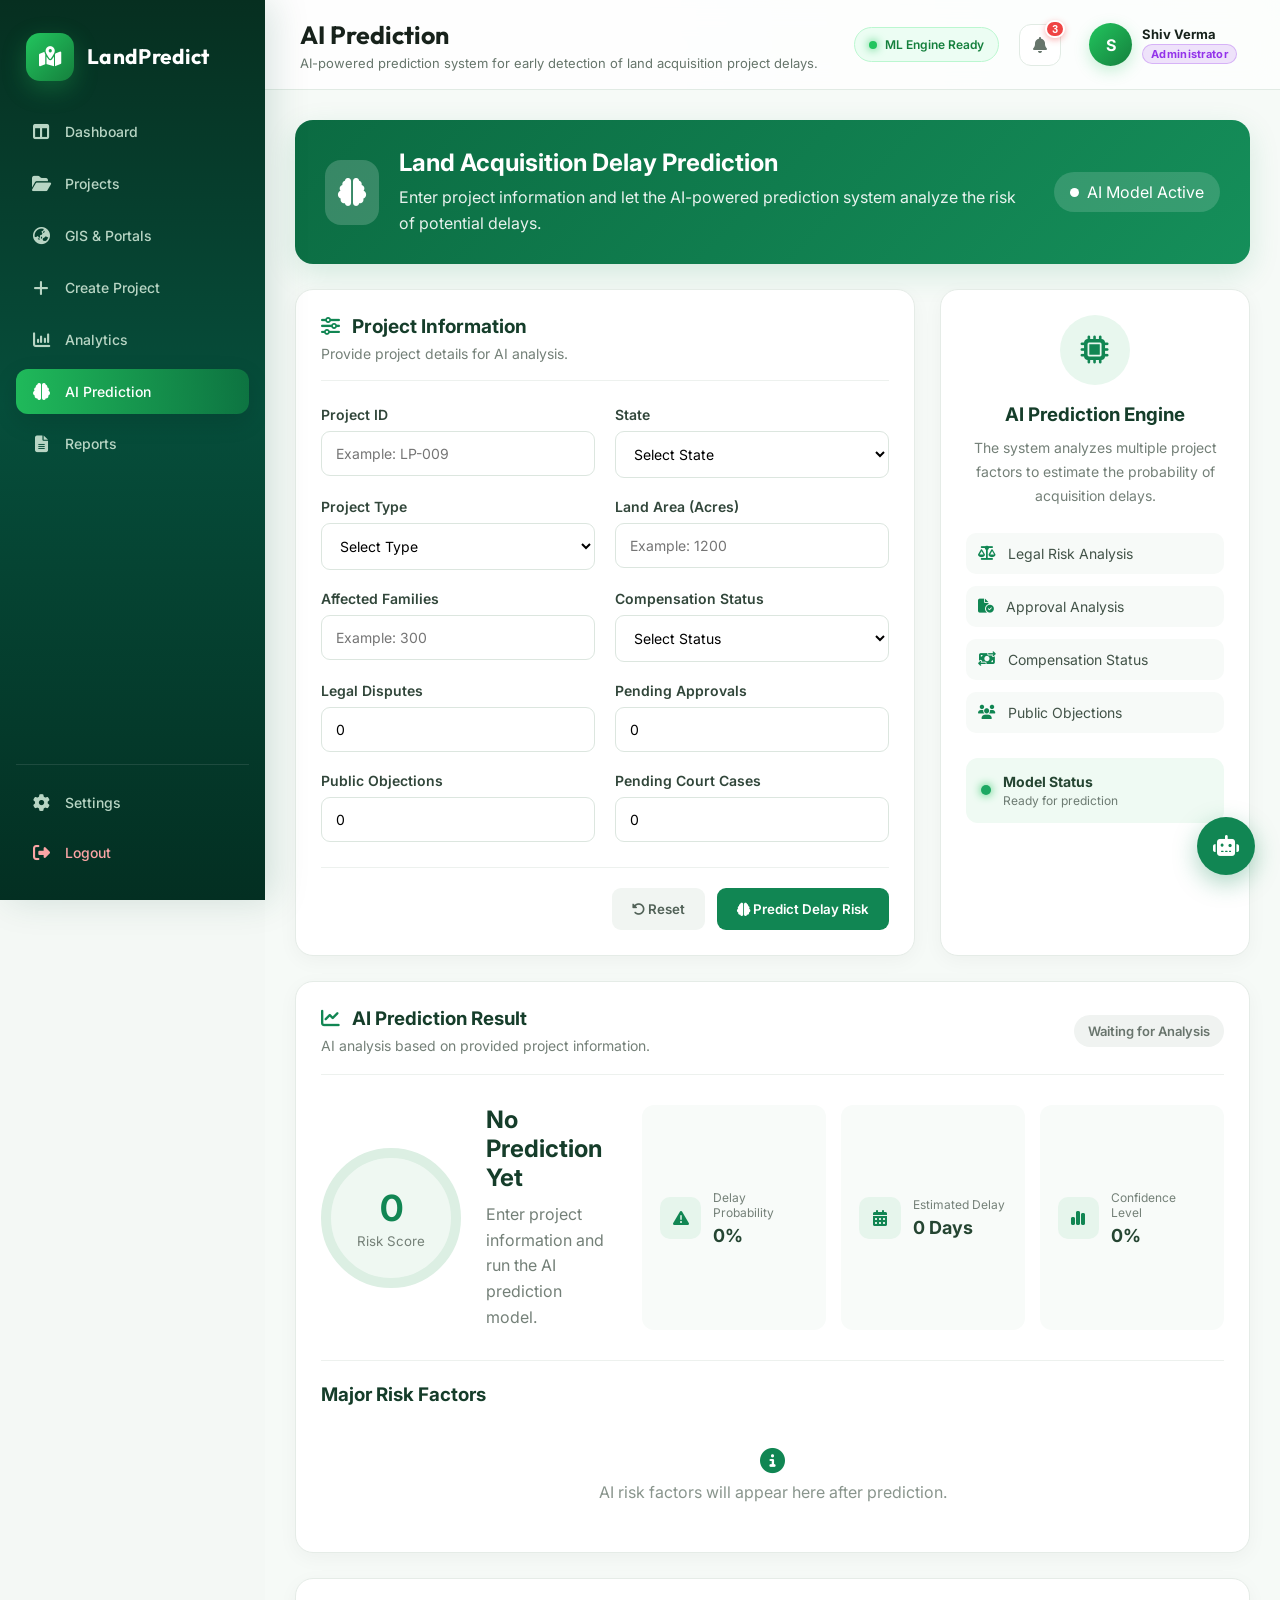
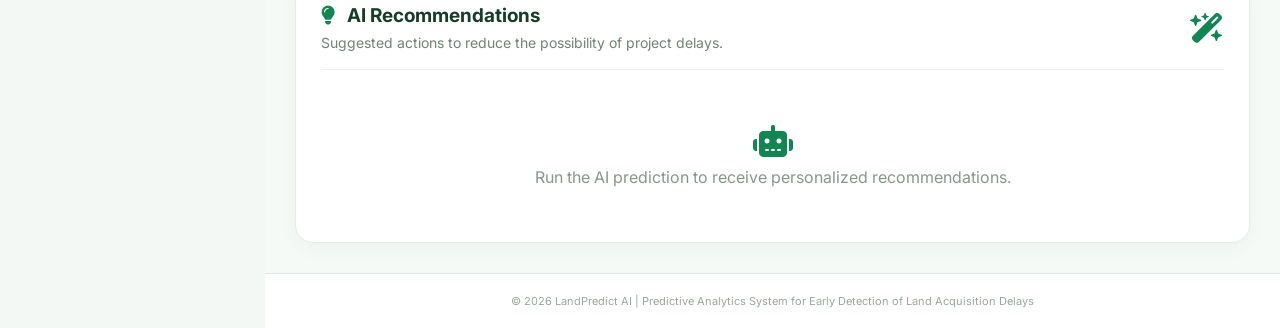
==== frontend/aiPrediction.html @ 723022bb "feat: Initial commit of LandPredict AI enterprise platform" ====
<!doctype html>
<html lang="en">
  <head>
    <meta charset="UTF-8" />

    <meta name="viewport" content="width=device-width, initial-scale=1.0" />

    <title>AI Prediction | LandPredict AI</title>

    <!-- Dashboard Base CSS -->
    <link rel="stylesheet" href="dashboard.css" />

    <!-- AI Prediction CSS -->
    <link rel="stylesheet" href="aiPrediction.css" />
    <link rel="stylesheet" href="sharedAuth.css" />
    <link rel="stylesheet" href="automationHub.css" />

    <!-- Font Awesome -->
    <link
      rel="stylesheet"
      href="https://cdnjs.cloudflare.com/ajax/libs/font-awesome/6.5.2/css/all.min.css"
    />
  </head>

  <body>
    <!-- =========================================
         SIDEBAR
    ========================================== -->

    <aside class="sidebar" id="sidebar">
      <!-- Logo -->

      <div class="logo">
        <div class="logo-icon">
          <i class="fa-solid fa-map-location-dot"></i>
        </div>

        <div class="logo-text">
          <h2>LandPredict</h2>
          <span></span>
        </div>
      </div>

      <!-- Navigation -->

      <nav class="sidebar-menu">
        <a href="dashboard.html" class="nav-link">
          <i class="fa-solid fa-table-columns"></i>
          <span>Dashboard</span>
        </a>

        <a href="projects.html" class="nav-link">
          <i class="fa-solid fa-folder-open"></i>
          <span>Projects</span>
        </a>

        <a href="gisMap.html" class="nav-link">
          <i class="fa-solid fa-earth-asia"></i>
          <span>GIS & Portals</span>
        </a>

        <a href="createProject.html" class="nav-link">
          <i class="fa-solid fa-plus"></i>
          <span>Create Project</span>
        </a>

        <a href="Analytics.html" class="nav-link">
          <i class="fa-solid fa-chart-column"></i>
          <span>Analytics</span>
        </a>

        <a href="aiPrediction.html" class="nav-link active">
          <i class="fa-solid fa-brain"></i>
          <span>AI Prediction</span>
        </a>

        <a href="reports.html" class="nav-link">
          <i class="fa-solid fa-file-lines"></i>
          <span>Reports</span>
        </a>
      </nav>

      <!-- Sidebar Bottom -->

      <div class="sidebar-bottom">
        <a href="settings.html" class="nav-link">
          <i class="fa-solid fa-gear"></i>
          <span>Settings</span>
        </a>

        <button id="logoutBtn" class="nav-link logout-button">
          <i class="fa-solid fa-right-from-bracket"></i>
          <span>Logout</span>
        </button>
      </div>
    </aside>

    <!-- =========================================
         MAIN CONTENT
    ========================================== -->

    <main class="main-content">
      <!-- =========================================
           HEADER
      ========================================== -->

      <header class="top-header">
        <div class="header-left">
          <button class="menu-btn" id="menuBtn">
            <i class="fa-solid fa-bars"></i>
          </button>

          <div>
            <h1>AI Prediction</h1>

            <p>
              AI-powered prediction system for early detection of land
              acquisition project delays.
            </p>
          </div>
        </div>

        <div class="header-right">
          <div class="dataset-status">
            <span class="status-dot"></span>
            <span>AI Model Ready</span>
          </div>

          <button class="notification-btn" id="notificationBtn">
            <i class="fa-solid fa-bell"></i>

            <span class="notification-badge" id="notificationCount"> 0 </span>
          </button>

          <div class="user-profile">
            <div class="user-avatar" id="userInitial">U</div>

            <div class="user-details">
              <h4 id="userName">User</h4>
              <span>Administrator</span>
            </div>
          </div>
        </div>
      </header>

      <!-- =========================================
           AI PREDICTION CONTENT
      ========================================== -->

      <section class="ai-prediction-page">
        <!-- HERO SECTION -->

        <div class="ai-welcome-card">
          <div class="ai-welcome-content">
            <div class="ai-icon-large">
              <i class="fa-solid fa-brain"></i>
            </div>

            <div>
              <h2>Land Acquisition Delay Prediction</h2>

              <p>
                Enter project information and let the AI-powered prediction
                system analyze the risk of potential delays.
              </p>
            </div>
          </div>

          <div class="ai-status">
            <span class="ai-pulse"></span>
            AI Model Active
          </div>
        </div>

        <!-- =====================================
             PREDICTION FORM
        ====================================== -->

        <div class="prediction-layout">
          <div class="prediction-card">
            <div class="section-heading">
              <div>
                <h3>
                  <i class="fa-solid fa-sliders"></i>
                  Project Information
                </h3>

                <p>Provide project details for AI analysis.</p>
              </div>
            </div>

            <form id="predictionForm">
              <div class="form-grid">
                <!-- Project ID -->

                <div class="form-group">
                  <label for="projectId"> Project ID </label>

                  <input
                    type="text"
                    id="projectId"
                    placeholder="Example: LP-009"
                    required
                  />
                </div>

                <!-- State -->

                <div class="form-group">
                  <label for="projectState"> State </label>

                  <select id="projectState" required>
                    <option value="">Select State</option>

                    <option value="Uttar Pradesh">Uttar Pradesh</option>

                    <option value="Maharashtra">Maharashtra</option>

                    <option value="Gujarat">Gujarat</option>

                    <option value="Rajasthan">Rajasthan</option>

                    <option value="Madhya Pradesh">Madhya Pradesh</option>

                    <option value="Bihar">Bihar</option>

                    <option value="Karnataka">Karnataka</option>
                  </select>
                </div>

                <!-- Project Type -->

                <div class="form-group">
                  <label for="projectType"> Project Type </label>

                  <select id="projectType" required>
                    <option value="">Select Type</option>

                    <option value="Highway">Highway</option>

                    <option value="Railway">Railway</option>

                    <option value="Industrial">Industrial</option>

                    <option value="Metro">Metro</option>

                    <option value="Solar Plant">Solar Plant</option>
                  </select>
                </div>

                <!-- Land Area -->

                <div class="form-group">
                  <label for="landArea"> Land Area (Acres) </label>

                  <input
                    type="number"
                    id="landArea"
                    placeholder="Example: 1200"
                    min="0"
                    required
                  />
                </div>

                <!-- Families -->

                <div class="form-group">
                  <label for="families"> Affected Families </label>

                  <input
                    type="number"
                    id="families"
                    placeholder="Example: 300"
                    min="0"
                    required
                  />
                </div>

                <!-- Compensation -->

                <div class="form-group">
                  <label for="compensation"> Compensation Status </label>

                  <select id="compensation" required>
                    <option value="">Select Status</option>

                    <option value="Completed">Completed</option>

                    <option value="In Progress">In Progress</option>

                    <option value="Pending">Pending</option>
                  </select>
                </div>

                <!-- Legal Disputes -->

                <div class="form-group">
                  <label for="legalDisputes"> Legal Disputes </label>

                  <input
                    type="number"
                    id="legalDisputes"
                    value="0"
                    min="0"
                    required
                  />
                </div>

                <!-- Pending Approvals -->

                <div class="form-group">
                  <label for="pendingApprovals"> Pending Approvals </label>

                  <input
                    type="number"
                    id="pendingApprovals"
                    value="0"
                    min="0"
                    required
                  />
                </div>

                <!-- Public Objections -->

                <div class="form-group">
                  <label for="publicObjections"> Public Objections </label>

                  <input
                    type="number"
                    id="publicObjections"
                    value="0"
                    min="0"
                    required
                  />
                </div>

                <!-- Court Cases -->

                <div class="form-group">
                  <label for="courtCases"> Pending Court Cases </label>

                  <input
                    type="number"
                    id="courtCases"
                    value="0"
                    min="0"
                    required
                  />
                </div>
              </div>

              <!-- BUTTONS -->

              <div class="prediction-actions">
                <button
                  type="reset"
                  class="reset-prediction-btn"
                  id="resetPredictionBtn"
                >
                  <i class="fa-solid fa-rotate-left"></i>
                  Reset
                </button>

                <button type="submit" class="predict-btn">
                  <i class="fa-solid fa-brain"></i>
                  Predict Delay Risk
                </button>
              </div>
            </form>
          </div>

          <!-- =====================================
               AI MODEL INFORMATION
          ====================================== -->

          <div class="model-info-card">
            <div class="model-icon">
              <i class="fa-solid fa-microchip"></i>
            </div>

            <h3>AI Prediction Engine</h3>

            <p>
              The system analyzes multiple project factors to estimate the
              probability of acquisition delays.
            </p>

            <div class="model-features">
              <div class="model-feature">
                <i class="fa-solid fa-scale-balanced"></i>

                <span> Legal Risk Analysis </span>
              </div>

              <div class="model-feature">
                <i class="fa-solid fa-file-circle-check"></i>

                <span> Approval Analysis </span>
              </div>

              <div class="model-feature">
                <i class="fa-solid fa-money-bill-transfer"></i>

                <span> Compensation Status </span>
              </div>

              <div class="model-feature">
                <i class="fa-solid fa-users"></i>

                <span> Public Objections </span>
              </div>
            </div>

            <div class="model-status-box">
              <span class="status-dot"></span>

              <div>
                <strong>Model Status</strong>

                <p>Ready for prediction</p>
              </div>
            </div>
          </div>
        </div>

        <!-- =====================================
             PREDICTION RESULT
        ====================================== -->

        <div class="prediction-result-card" id="predictionResult">
          <div class="result-header">
            <div>
              <h3>
                <i class="fa-solid fa-chart-line"></i>
                AI Prediction Result
              </h3>

              <p>AI analysis based on provided project information.</p>
            </div>

            <span id="predictionStatus" class="prediction-status">
              Waiting for Analysis
            </span>
          </div>

          <div class="result-content">
            <!-- Risk Score -->

            <div class="risk-score-container">
              <div class="risk-circle">
                <span id="riskScore"> 0 </span>

                <small>Risk Score</small>
              </div>

              <div class="risk-score-info">
                <h2 id="riskLevel">No Prediction Yet</h2>

                <p id="riskDescription">
                  Enter project information and run the AI prediction model.
                </p>
              </div>
            </div>

            <!-- Prediction Stats -->

            <div class="prediction-stats">
              <div class="prediction-stat">
                <i class="fa-solid fa-triangle-exclamation"></i>

                <div>
                  <span> Delay Probability </span>

                  <strong id="delayProbability"> 0% </strong>
                </div>
              </div>

              <div class="prediction-stat">
                <i class="fa-solid fa-calendar-days"></i>

                <div>
                  <span> Estimated Delay </span>

                  <strong id="estimatedDelay"> 0 Days </strong>
                </div>
              </div>

              <div class="prediction-stat">
                <i class="fa-solid fa-chart-simple"></i>

                <div>
                  <span> Confidence Level </span>

                  <strong id="confidenceLevel"> 0% </strong>
                </div>
              </div>
            </div>
          </div>

          <!-- Risk Factors -->

          <div class="result-factors">
            <h3>Major Risk Factors</h3>

            <div class="risk-factor-list" id="riskFactorList">
              <div class="empty-risk">
                <i class="fa-solid fa-circle-info"></i>

                <p>AI risk factors will appear here after prediction.</p>
              </div>
            </div>
          </div>
        </div>

        <!-- =====================================
             AI RECOMMENDATIONS
        ====================================== -->

        <div class="ai-recommendation-card">
          <div class="section-heading">
            <div>
              <h3>
                <i class="fa-solid fa-lightbulb"></i>
                AI Recommendations
              </h3>

              <p>
                Suggested actions to reduce the possibility of project delays.
              </p>
            </div>

            <i
              class="fa-solid fa-wand-magic-sparkles recommendation-main-icon"
            ></i>
          </div>

          <div class="ai-recommendations-list" id="aiRecommendations">
            <div class="recommendation-placeholder">
              <i class="fa-solid fa-robot"></i>

              <p>
                Run the AI prediction to receive personalized recommendations.
              </p>
            </div>
          </div>
        </div>
      </section>

      <!-- =========================================
           FOOTER
      ========================================== -->

      <footer class="footer">
        <p>
          © 2026 LandPredict AI | Predictive Analytics System for Early
          Detection of Land Acquisition Delays
        </p>
      </footer>
    </main>

    <!-- =========================================
         MINI AI CHATBOT
    ========================================== -->

    <div class="mini-chatbot">
      <!-- Chat Window -->

      <div class="chat-window" id="chatWindow">
        <div class="chat-header">
          <div class="chat-title">
            <div class="chat-ai-icon">
              <i class="fa-solid fa-robot"></i>
            </div>

            <div>
              <h3>LandPredict AI</h3>

              <span> AI Assistant </span>
            </div>
          </div>

          <button id="closeChatBtn">
            <i class="fa-solid fa-xmark"></i>
          </button>
        </div>

        <!-- Messages -->

        <div class="chat-messages" id="chatMessages">
          <div class="chat-message ai-message">
            Hello! 👋

            <br />

            I can help you understand project delay risks and AI predictions.
          </div>
        </div>

        <!-- Input -->

        <div class="chat-input-area">
          <input
            type="text"
            id="chatInput"
            placeholder="Ask about project risk..."
          />

          <button id="sendChatBtn">
            <i class="fa-solid fa-paper-plane"></i>
          </button>
        </div>
      </div>

      <!-- Chat Button -->

      <button class="chat-toggle-btn" id="chatToggleBtn">
        <i class="fa-solid fa-robot"></i>
      </button>
    </div>

    <!-- Automation Hub & Portals Sync -->
    <script src="automationHub.js"></script>

    <!-- AI Prediction JavaScript -->
    <script src="aiPrediction.js"></script>
    <script src="sharedAuth.js"></script>
  </body>
</html>
---- frontend/dashboard.css ----
/* =========================================
   GOOGLE FONT
========================================= */

@import url("https://fonts.googleapis.com/css2?family=Inter:wght@400;500;600;700;800&family=Outfit:wght@400;500;600;700;800&display=swap");

/* =========================================
   ROOT VARIABLES
========================================= */

:root {
  --primary: #16a34a;
  --primary-light: #22c55e;
  --primary-dark: #15803d;
  --primary-deep: #064e3b;

  --accent: #34d399;
  --accent-light: #6ee7b7;

  --background: #f4f8f5;
  --surface: #ffffff;
  --surface-light: #f8fcf9;

  --text-primary: #17221b;
  --text-secondary: #66756b;
  --text-light: #9aa89f;

  --border: #e1ebe4;

  --danger: #ef4444;
  --warning: #f59e0b;
  --info: #10b981;

  --sidebar-width: 265px;

  --shadow-sm: 0 4px 15px rgba(22, 101, 52, 0.06);
  --shadow-md: 0 10px 30px rgba(22, 101, 52, 0.1);
  --shadow-lg: 0 20px 50px rgba(22, 101, 52, 0.14);

  --radius-sm: 10px;
  --radius-md: 16px;
  --radius-lg: 22px;

  --transition: all 0.3s ease;
}

/* =========================================
   RESET
========================================= */

* {
  margin: 0;
  padding: 0;
  box-sizing: border-box;
}

html {
  scroll-behavior: smooth;
}

body {
  font-family: "Inter", sans-serif;
  background: var(--background);
  color: var(--text-primary);
  min-height: 100vh;
}

/* =========================================
   SIDEBAR
========================================= */

.sidebar {
  width: var(--sidebar-width);
  height: 100vh;

  position: fixed;
  top: 0;
  left: 0;

  background: linear-gradient(180deg, #062f20 0%, #064e3b 45%, #032f22 100%);

  padding: 25px 16px;

  display: flex;
  flex-direction: column;

  z-index: 1000;

  transition: var(--transition);

  box-shadow: 8px 0 35px rgba(6, 78, 59, 0.15);
}

/* =========================================
   LOGO
========================================= */

.logo {
  display: flex;
  align-items: center;
  gap: 13px;

  padding: 8px 10px 28px;
}

.logo-icon {
  width: 48px;
  height: 48px;

  border-radius: 14px;

  display: flex;
  align-items: center;
  justify-content: center;

  font-size: 20px;

  color: #ffffff;

  background: linear-gradient(135deg, #22c55e, #15803d);

  box-shadow: 0 8px 25px rgba(34, 197, 94, 0.3);
}

.logo-text h2 {
  font-family: "Outfit", sans-serif;

  font-size: 21px;
  font-weight: 700;

  color: #ffffff;

  letter-spacing: 0.3px;
}

.logo-text span {
  display: block;

  margin-top: 3px;

  color: #86efac;

  font-size: 11px;

  letter-spacing: 1.5px;

  text-transform: uppercase;
}

/* =========================================
   SIDEBAR MENU
========================================= */

.sidebar-menu {
  display: flex;
  flex-direction: column;

  gap: 7px;

  flex: 1;
}

.nav-link {
  width: 100%;

  display: flex;
  align-items: center;

  gap: 14px;

  padding: 14px 15px;

  border-radius: 12px;

  text-decoration: none;

  color: #b8d5c4;

  font-size: 14px;
  font-weight: 500;

  background: transparent;

  border: none;

  cursor: pointer;

  transition: var(--transition);
}

.nav-link i {
  width: 20px;

  text-align: center;

  font-size: 17px;
}

.nav-link:hover {
  background: rgba(255, 255, 255, 0.09);

  color: #ffffff;

  transform: translateX(4px);
}

.nav-link.active {
  color: #ffffff;

  background: linear-gradient(
    90deg,
    rgba(34, 197, 94, 0.9),
    rgba(22, 163, 74, 0.45)
  );

  box-shadow: 0 8px 25px rgba(0, 0, 0, 0.12);
}

.sidebar-bottom {
  padding-top: 15px;

  border-top: 1px solid rgba(255, 255, 255, 0.1);

  display: flex;
  flex-direction: column;

  gap: 5px;
}

.logout-button {
  font-family: inherit;

  color: #fca5a5;
}

.logout-button:hover {
  color: #ffffff;

  background: rgba(239, 68, 68, 0.2);
}

/* =========================================
   MAIN CONTENT
========================================= */

.main-content {
  margin-left: var(--sidebar-width);

  min-height: 100vh;

  background:
    radial-gradient(
      circle at top right,
      rgba(34, 197, 94, 0.07),
      transparent 30%
    ),
    var(--background);
}

/* =========================================
   TOP HEADER
========================================= */

.top-header {
  min-height: 90px;

  padding: 18px 35px;

  display: flex;
  align-items: center;
  justify-content: space-between;

  background: rgba(255, 255, 255, 0.85);

  backdrop-filter: blur(15px);

  border-bottom: 1px solid var(--border);

  position: sticky;
  top: 0;

  z-index: 100;
}

.header-left {
  display: flex;
  align-items: center;

  gap: 18px;
}

.header-left h1 {
  font-family: "Outfit", sans-serif;

  font-size: 25px;
  font-weight: 700;
}

.header-left p {
  margin-top: 4px;

  font-size: 13px;

  color: var(--text-secondary);
}

.menu-btn {
  width: 42px;
  height: 42px;

  display: none;

  border: 1px solid var(--border);

  border-radius: 10px;

  background: #ffffff;

  color: var(--primary);

  cursor: pointer;

  font-size: 18px;
}

.header-right {
  display: flex;
  align-items: center;

  gap: 20px;
}

/* =========================================
   DATASET STATUS
========================================= */

.dataset-status {
  display: flex;
  align-items: center;

  gap: 8px;

  padding: 9px 14px;

  border-radius: 30px;

  background: #ecfdf3;

  color: #15803d;

  font-size: 12px;
  font-weight: 600;

  border: 1px solid #bbf7d0;
}

.status-dot {
  width: 8px;
  height: 8px;

  border-radius: 50%;

  background: #22c55e;

  box-shadow: 0 0 10px #22c55e;

  animation: pulse 2s infinite;
}

@keyframes pulse {
  0% {
    transform: scale(0.9);
    opacity: 1;
  }

  50% {
    transform: scale(1.2);
    opacity: 0.7;
  }

  100% {
    transform: scale(0.9);
    opacity: 1;
  }
}

/* =========================================
   NOTIFICATION
========================================= */

.notification-btn {
  width: 43px;
  height: 43px;

  border-radius: 12px;

  border: 1px solid var(--border);

  background: #ffffff;

  color: var(--text-secondary);

  position: relative;

  cursor: pointer;

  font-size: 17px;

  transition: var(--transition);
}

.notification-btn:hover {
  color: var(--primary);

  transform: translateY(-2px);

  box-shadow: var(--shadow-sm);
}

.notification-badge {
  position: absolute;

  top: -6px;
  right: -6px;

  min-width: 19px;
  height: 19px;

  padding: 0 5px;

  display: flex;
  align-items: center;
  justify-content: center;

  border-radius: 50%;

  background: var(--danger);

  color: #ffffff;

  font-size: 10px;
  font-weight: 700;
}

/* =========================================
   USER PROFILE
========================================= */

.user-profile {
  display: flex;
  align-items: center;

  gap: 10px;
}

.user-avatar {
  width: 43px;
  height: 43px;

  border-radius: 50%;

  display: flex;
  align-items: center;
  justify-content: center;

  background: linear-gradient(135deg, #22c55e, #15803d);

  color: #ffffff;

  font-weight: 700;

  box-shadow: 0 5px 15px rgba(34, 197, 94, 0.25);
}

.user-details h4 {
  font-size: 13px;
  font-weight: 700;
}

.user-details span {
  font-size: 11px;

  color: var(--text-secondary);
}

/* =========================================
   DASHBOARD
========================================= */

.dashboard {
  padding: 30px 35px 45px;
}

/* =========================================
   WELCOME SECTION
========================================= */

.welcome-section {
  display: flex;
  align-items: center;
  justify-content: space-between;

  gap: 25px;

  margin-bottom: 28px;
}

.welcome-section h2 {
  font-family: "Outfit", sans-serif;

  font-size: 26px;
  font-weight: 700;
}

.welcome-section p {
  max-width: 650px;

  margin-top: 7px;

  font-size: 14px;

  line-height: 1.6;

  color: var(--text-secondary);
}

.welcome-actions {
  display: flex;
  align-items: center;

  gap: 12px;

  flex-shrink: 0;
}

.refresh-btn,
.create-project-btn {
  height: 44px;

  padding: 0 17px;

  display: flex;
  align-items: center;
  justify-content: center;

  gap: 9px;

  border-radius: 10px;

  font-family: inherit;

  font-size: 13px;
  font-weight: 600;

  cursor: pointer;

  text-decoration: none;

  transition: var(--transition);
}

.refresh-btn {
  border: 1px solid var(--border);

  background: #ffffff;

  color: var(--text-primary);
}

.refresh-btn:hover {
  color: var(--primary);

  border-color: var(--primary);

  box-shadow: var(--shadow-sm);
}

.create-project-btn {
  border: none;

  color: #ffffff;

  background: linear-gradient(135deg, #22c55e, #15803d);

  box-shadow: 0 8px 20px rgba(34, 197, 94, 0.2);
}

.create-project-btn:hover {
  transform: translateY(-2px);

  box-shadow: 0 12px 25px rgba(34, 197, 94, 0.3);
}

/* =========================================
   FILTER CARD
========================================= */

.filter-card,
.dashboard-card {
  background: var(--surface);

  border: 1px solid var(--border);

  border-radius: var(--radius-md);

  box-shadow: var(--shadow-sm);
}

.filter-card {
  margin-bottom: 25px;

  padding: 22px;
}

.filter-header {
  margin-bottom: 20px;
}

.filter-header h3 {
  font-family: "Outfit", sans-serif;

  display: flex;
  align-items: center;

  gap: 10px;

  font-size: 17px;
}

.filter-header i {
  color: var(--primary);
}

.filters {
  display: grid;

  grid-template-columns: repeat(4, 1fr);

  gap: 18px;
}

.filter-group {
  display: flex;
  flex-direction: column;

  gap: 8px;
}

.filter-group label {
  font-size: 12px;
  font-weight: 600;

  color: var(--text-secondary);
}

.filter-group select {
  width: 100%;

  height: 43px;

  padding: 0 13px;

  border: 1px solid var(--border);

  border-radius: 9px;

  background: var(--surface-light);

  color: var(--text-primary);

  font-family: inherit;

  outline: none;

  cursor: pointer;

  transition: var(--transition);
}

.filter-group select:focus {
  border-color: var(--primary);

  box-shadow: 0 0 0 3px rgba(34, 197, 94, 0.12);
}

/* =========================================
   STATISTICS
========================================= */

.stats-grid {
  display: grid;

  grid-template-columns: repeat(4, 1fr);

  gap: 18px;

  margin-bottom: 20px;
}

.stat-card {
  min-height: 145px;

  padding: 22px;

  display: flex;
  align-items: center;

  gap: 17px;

  background: var(--surface);

  border: 1px solid var(--border);

  border-radius: var(--radius-md);

  box-shadow: var(--shadow-sm);

  transition: var(--transition);
}

.stat-card:hover {
  transform: translateY(-5px);

  box-shadow: var(--shadow-md);
}

.stat-icon {
  width: 55px;
  height: 55px;

  display: flex;
  align-items: center;
  justify-content: center;

  border-radius: 15px;

  font-size: 21px;

  flex-shrink: 0;
}

.stat-icon.projects {
  color: #15803d;

  background: #dcfce7;
}

.stat-icon.delayed {
  color: #dc2626;

  background: #fee2e2;
}

.stat-icon.average-delay {
  color: #d97706;

  background: #fef3c7;
}

.stat-icon.legal {
  color: #7c3aed;

  background: #ede9fe;
}

.stat-content p {
  font-size: 12px;

  color: var(--text-secondary);
}

.stat-content h2 {
  font-family: "Outfit", sans-serif;

  margin: 5px 0;

  font-size: 25px;
}

.stat-content span {
  font-size: 11px;

  color: var(--text-light);
}

/* =========================================
   SECONDARY STATS
========================================= */

.secondary-stats {
  margin-bottom: 25px;
}

.mini-stat-card {
  padding: 18px;

  display: flex;
  align-items: center;

  gap: 13px;

  background: var(--surface);

  border: 1px solid var(--border);

  border-radius: 14px;

  box-shadow: var(--shadow-sm);
}

.mini-stat-card > i {
  width: 42px;
  height: 42px;

  display: flex;
  align-items: center;
  justify-content: center;

  border-radius: 12px;

  background: #dcfce7;

  color: var(--primary);

  font-size: 17px;
}

.mini-stat-card p {
  font-size: 11px;

  color: var(--text-secondary);
}

.mini-stat-card h3 {
  margin-top: 4px;

  font-family: "Outfit", sans-serif;

  font-size: 18px;
}

/* =========================================
   CHART GRID
========================================= */

.charts-grid {
  display: grid;

  grid-template-columns: repeat(2, 1fr);

  gap: 22px;

  margin-bottom: 22px;
}

.dashboard-card {
  padding: 23px;
}

.card-header {
  display: flex;
  align-items: flex-start;
  justify-content: space-between;

  gap: 15px;

  margin-bottom: 22px;
}

.card-header h3 {
  font-family: "Outfit", sans-serif;

  font-size: 18px;
}

.card-header p {
  margin-top: 5px;

  font-size: 12px;

  color: var(--text-secondary);
}

.chart-container {
  position: relative;

  height: 300px;
}

/* =========================================
   RISK ANALYSIS
========================================= */

.ai-brain {
  font-size: 26px;

  color: var(--primary);
}

.risk-factors {
  display: flex;
  flex-direction: column;

  gap: 20px;

  margin-bottom: 25px;
}

.risk-factor-top {
  display: flex;
  justify-content: space-between;
  align-items: center;

  margin-bottom: 8px;

  font-size: 13px;
}

.risk-factor-top span {
  display: flex;
  align-items: center;

  gap: 8px;

  color: var(--text-secondary);
}

.risk-factor-top span i {
  color: var(--primary);
}

.risk-factor-top strong {
  color: var(--primary-dark);

  font-size: 13px;
}

.progress-bar {
  height: 9px;

  border-radius: 20px;

  background: #e7f2ea;

  overflow: hidden;
}

.progress-fill {
  width: 0%;
  height: 100%;

  border-radius: inherit;

  background: linear-gradient(90deg, #22c55e, #15803d);

  transition: width 0.8s ease;
}

.full-analysis-btn {
  width: 100%;
  height: 46px;

  border: none;

  border-radius: 10px;

  display: flex;
  align-items: center;
  justify-content: center;

  gap: 10px;

  background: linear-gradient(135deg, #22c55e, #15803d);

  color: #ffffff;

  font-family: inherit;

  font-size: 13px;
  font-weight: 600;

  cursor: pointer;

  transition: var(--transition);
}

.full-analysis-btn:hover {
  transform: translateY(-2px);

  box-shadow: 0 10px 25px rgba(34, 197, 94, 0.25);
}

/* =========================================
   PROJECT TABLE
========================================= */

.projects-table-card {
  margin-bottom: 22px;
}

.table-actions {
  display: flex;
  align-items: center;

  gap: 10px;
}

.table-actions input {
  height: 39px;

  padding: 0 13px;

  border: 1px solid var(--border);

  border-radius: 8px;

  outline: none;

  font-family: inherit;

  font-size: 12px;
}

.table-actions input:focus {
  border-color: var(--primary);
}

.table-actions button {
  height: 39px;

  padding: 0 15px;

  border: none;

  border-radius: 8px;

  background: var(--primary);

  color: #ffffff;

  font-family: inherit;

  font-size: 12px;
  font-weight: 600;

  cursor: pointer;
}

.table-wrapper {
  width: 100%;

  overflow-x: auto;

  border: 1px solid var(--border);

  border-radius: 10px;
}

table {
  width: 100%;

  min-width: 950px;

  border-collapse: collapse;
}

thead {
  background: #f0fdf4;
}

th {
  padding: 14px;

  text-align: left;

  font-size: 11px;
  font-weight: 700;

  color: var(--primary-dark);

  white-space: nowrap;
}

td {
  padding: 15px 14px;

  border-top: 1px solid var(--border);

  font-size: 12px;

  color: var(--text-secondary);

  white-space: nowrap;
}

tbody tr {
  transition: var(--transition);
}

tbody tr:hover {
  background: #f6fdf8;
}

/* Table Badges */

.status-badge {
  padding: 6px 10px;

  border-radius: 20px;

  font-size: 10px;
  font-weight: 600;
}

.status-delayed {
  color: #dc2626;

  background: #fee2e2;
}

.status-normal {
  color: #15803d;

  background: #dcfce7;
}

.view-details-btn {
  padding: 7px 12px;

  border: none;

  border-radius: 7px;

  background: #dcfce7;

  color: var(--primary-dark);

  font-family: inherit;

  font-size: 11px;
  font-weight: 600;

  cursor: pointer;

  transition: var(--transition);
}

.view-details-btn:hover {
  background: var(--primary);

  color: #ffffff;
}

/* =========================================
   PAGINATION
========================================= */

.pagination-container {
  padding-top: 18px;

  display: flex;
  align-items: center;
  justify-content: space-between;
}

.pagination-container p {
  font-size: 12px;

  color: var(--text-secondary);
}

.pagination-buttons {
  display: flex;
  align-items: center;

  gap: 10px;
}

.pagination-buttons button {
  width: 35px;
  height: 35px;

  border: 1px solid var(--border);

  border-radius: 8px;

  background: #ffffff;

  color: var(--primary);

  cursor: pointer;

  transition: var(--transition);
}

.pagination-buttons button:hover {
  background: var(--primary);

  color: #ffffff;
}

#currentPage {
  width: 35px;
  height: 35px;

  display: flex;
  align-items: center;
  justify-content: center;

  border-radius: 8px;

  background: #dcfce7;

  color: var(--primary-dark);

  font-size: 12px;
  font-weight: 700;
}

/* =========================================
   BOTTOM GRID
========================================= */

.bottom-grid {
  display: grid;

  grid-template-columns: repeat(2, 1fr);

  gap: 22px;

  margin-bottom: 20px;
}

/* =========================================
   HIGH RISK PROJECTS
========================================= */

.warning-icon {
  font-size: 24px;

  color: var(--warning);
}

.high-risk-project {
  padding: 15px;

  margin-bottom: 10px;

  display: flex;
  align-items: center;
  justify-content: space-between;

  background: #fffbeb;

  border: 1px solid #fde68a;

  border-radius: 10px;
}

.high-risk-project:last-child {
  margin-bottom: 0;
}

.risk-project-info h4 {
  font-size: 13px;
}

.risk-project-info p {
  margin-top: 4px;

  font-size: 11px;

  color: var(--text-secondary);
}

.risk-score {
  padding: 7px 10px;

  border-radius: 20px;

  background: #fef3c7;

  color: #b45309;

  font-size: 11px;
  font-weight: 700;
}

/* =========================================
   AI RECOMMENDATIONS
========================================= */

.recommendation-icon {
  font-size: 24px;

  color: var(--warning);
}

.recommendations {
  display: flex;
  flex-direction: column;

  gap: 17px;
}

.recommendation-item {
  display: flex;

  gap: 13px;
}

.recommendation-number {
  width: 30px;
  height: 30px;

  min-width: 30px;

  display: flex;
  align-items: center;
  justify-content: center;

  border-radius: 50%;

  background: #dcfce7;

  color: var(--primary-dark);

  font-size: 12px;
  font-weight: 700;
}

.recommendation-item h4 {
  font-size: 13px;
}

.recommendation-item p {
  margin-top: 5px;

  font-size: 11px;

  line-height: 1.5;

  color: var(--text-secondary);
}

/* =========================================
   FOOTER
========================================= */

.footer {
  padding: 20px 35px;

  text-align: center;

  border-top: 1px solid var(--border);

  background: #ffffff;
}

.footer p {
  font-size: 11px;

  color: var(--text-light);
}

/* =========================================
   MODAL
========================================= */

.modal {
  width: 100%;
  height: 100%;

  position: fixed;

  top: 0;
  left: 0;

  display: none;
  align-items: center;
  justify-content: center;

  padding: 20px;

  background: rgba(4, 25, 15, 0.6);

  backdrop-filter: blur(6px);

  z-index: 2000;
}

.modal.active {
  display: flex;
}

.modal-content {
  width: 100%;
  max-width: 800px;

  max-height: 90vh;

  overflow-y: auto;

  background: #ffffff;

  border-radius: var(--radius-lg);

  box-shadow: var(--shadow-lg);

  animation: modalAnimation 0.3s ease;
}

@keyframes modalAnimation {
  from {
    opacity: 0;
    transform: translateY(25px) scale(0.98);
  }

  to {
    opacity: 1;
    transform: translateY(0) scale(1);
  }
}

.modal-header {
  padding: 23px;

  display: flex;
  align-items: flex-start;
  justify-content: space-between;

  border-bottom: 1px solid var(--border);
}

.modal-header h2 {
  font-family: "Outfit", sans-serif;

  font-size: 21px;
}

.modal-header p {
  margin-top: 5px;

  font-size: 12px;

  color: var(--text-secondary);
}

#closeModalBtn {
  width: 38px;
  height: 38px;

  border: none;

  border-radius: 9px;

  background: #f0fdf4;

  color: var(--primary);

  cursor: pointer;

  font-size: 17px;
}

#closeModalBtn:hover {
  background: #dcfce7;
}

.modal-body {
  padding: 23px;

  display: grid;

  grid-template-columns: repeat(2, 1fr);

  gap: 15px;
}

.detail-item {
  padding: 15px;

  background: #f8fcf9;

  border: 1px solid var(--border);

  border-radius: 10px;
}

.detail-item h4 {
  font-size: 11px;

  color: var(--text-secondary);

  margin-bottom: 7px;
}

.detail-item p {
  font-size: 13px;

  font-weight: 600;
}

/* =========================================
   SCROLLBAR
========================================= */

::-webkit-scrollbar {
  width: 8px;
  height: 8px;
}

::-webkit-scrollbar-track {
  background: #f1f5f2;
}

::-webkit-scrollbar-thumb {
  background: #86efac;

  border-radius: 20px;
}

::-webkit-scrollbar-thumb:hover {
  background: var(--primary);
}

/* =========================================
   TABLET RESPONSIVE
========================================= */

@media (max-width: 1200px) {
  .stats-grid {
    grid-template-columns: repeat(2, 1fr);
  }

  .filters {
    grid-template-columns: repeat(2, 1fr);
  }
}

@media (max-width: 1000px) {
  .sidebar {
    transform: translateX(-100%);
  }

  .sidebar.active {
    transform: translateX(0);
  }

  .main-content {
    margin-left: 0;
  }

  .menu-btn {
    display: flex;
    align-items: center;
    justify-content: center;
  }

  .charts-grid,
  .bottom-grid {
    grid-template-columns: 1fr;
  }
}

/* =========================================
   MOBILE RESPONSIVE
========================================= */

@media (max-width: 700px) {
  .top-header {
    padding: 15px 20px;
  }

  .header-left h1 {
    font-size: 20px;
  }

  .header-left p {
    display: none;
  }

  .dataset-status {
    display: none;
  }

  .user-details {
    display: none;
  }

  .dashboard {
    padding: 22px 18px 35px;
  }

  .welcome-section {
    flex-direction: column;
    align-items: flex-start;
  }

  .welcome-section h2 {
    font-size: 22px;
  }

  .welcome-actions {
    width: 100%;
  }

  .refresh-btn,
  .create-project-btn {
    flex: 1;
  }

  .filters {
    grid-template-columns: 1fr;
  }

  .stats-grid {
    grid-template-columns: 1fr;
  }

  .stat-card {
    min-height: 115px;
  }

  .card-header {
    flex-direction: column;
  }

  .table-actions {
    width: 100%;
  }

  .table-actions input {
    flex: 1;
  }

  .pagination-container {
    flex-direction: column;

    gap: 15px;
  }

  .modal-body {
    grid-template-columns: 1fr;
  }

  .footer {
    padding: 20px;
  }
}

@media (max-width: 400px) {
  .welcome-actions {
    flex-direction: column;
  }

  .refresh-btn,
  .create-project-btn {
    width: 100%;
  }

  .header-right {
    gap: 12px;
  }
}
---- frontend/aiPrediction.css ----
/* =========================================
   AI PREDICTION PAGE
========================================= */

.ai-prediction-page {
  padding: 30px;
  min-height: calc(100vh - 100px);
  background: #f6faf7;
}

/* =========================================
   WELCOME CARD
========================================= */

.ai-welcome-card {
  background: linear-gradient(135deg, #0b6b42, #158f5a);

  border-radius: 18px;

  padding: 28px 30px;

  color: white;

  display: flex;

  align-items: center;

  justify-content: space-between;

  gap: 20px;

  margin-bottom: 25px;

  box-shadow: 0 10px 30px rgba(21, 143, 90, 0.15);
}

.ai-welcome-content {
  display: flex;

  align-items: center;

  gap: 20px;
}

.ai-icon-large {
  width: 65px;

  height: 65px;

  display: flex;

  align-items: center;

  justify-content: center;

  border-radius: 16px;

  background: rgba(255, 255, 255, 0.18);

  font-size: 28px;
}

.ai-welcome-card h2 {
  margin: 0 0 8px;

  font-size: 24px;
}

.ai-welcome-card p {
  margin: 0;

  opacity: 0.9;

  line-height: 1.6;
}

.ai-status {
  background: rgba(255, 255, 255, 0.15);

  padding: 10px 16px;

  border-radius: 30px;

  display: flex;

  align-items: center;

  gap: 8px;

  white-space: nowrap;
}

.ai-pulse {
  width: 9px;

  height: 9px;

  border-radius: 50%;

  background: #ffffff;

  animation: pulse 1.5s infinite;
}

@keyframes pulse {
  0% {
    box-shadow: 0 0 0 0 rgba(255, 255, 255, 0.7);
  }

  70% {
    box-shadow: 0 0 0 10px rgba(255, 255, 255, 0);
  }

  100% {
    box-shadow: 0 0 0 0 rgba(255, 255, 255, 0);
  }
}

/* =========================================
   PREDICTION LAYOUT
========================================= */

.prediction-layout {
  display: grid;

  grid-template-columns: 2fr 1fr;

  gap: 25px;

  margin-bottom: 25px;
}

.prediction-card,
.model-info-card,
.prediction-result-card,
.ai-recommendation-card {
  background: #ffffff;

  border: 1px solid #e5ece7;

  border-radius: 18px;

  padding: 25px;

  box-shadow: 0 5px 20px rgba(0, 0, 0, 0.04);
}

/* =========================================
   SECTION HEADING
========================================= */

.section-heading {
  display: flex;

  justify-content: space-between;

  align-items: center;

  margin-bottom: 25px;

  padding-bottom: 18px;

  border-bottom: 1px solid #edf1ee;
}

.section-heading h3 {
  margin: 0 0 7px;

  color: #153d2a;

  font-size: 19px;
}

.section-heading h3 i {
  color: #118653;

  margin-right: 8px;
}

.section-heading p {
  margin: 0;

  color: #748078;

  font-size: 14px;
}

/* =========================================
   FORM
========================================= */

.form-grid {
  display: grid;

  grid-template-columns: repeat(2, minmax(0, 1fr));

  gap: 20px;
}

.form-group {
  display: flex;

  flex-direction: column;

  gap: 8px;
}

.form-group label {
  font-size: 14px;

  font-weight: 600;

  color: #31463a;
}

.form-group input,
.form-group select {
  width: 100%;

  padding: 13px 14px;

  border-radius: 9px;

  border: 1px solid #dce6df;

  outline: none;

  font-family: inherit;

  font-size: 14px;

  background: #ffffff;

  transition: 0.3s;
}

.form-group input:focus,
.form-group select:focus {
  border-color: #158f5a;

  box-shadow: 0 0 0 3px rgba(21, 143, 90, 0.1);
}

/* =========================================
   BUTTONS
========================================= */

.prediction-actions {
  display: flex;

  justify-content: flex-end;

  gap: 12px;

  margin-top: 25px;

  padding-top: 20px;

  border-top: 1px solid #edf1ee;
}

.reset-prediction-btn,
.predict-btn {
  border: none;

  border-radius: 9px;

  padding: 13px 20px;

  font-family: inherit;

  font-weight: 600;

  cursor: pointer;

  transition: 0.3s;
}

.reset-prediction-btn {
  background: #f1f5f2;

  color: #526258;
}

.reset-prediction-btn:hover {
  background: #e5ece7;
}

.predict-btn {
  background: #118653;

  color: white;
}

.predict-btn:hover {
  background: #0c6e43;

  transform: translateY(-2px);
}

/* =========================================
   MODEL INFO
========================================= */

.model-info-card {
  text-align: center;
}

.model-icon {
  width: 70px;

  height: 70px;

  margin: 0 auto 18px;

  display: flex;

  align-items: center;

  justify-content: center;

  border-radius: 50%;

  background: #e8f7ee;

  color: #118653;

  font-size: 28px;
}

.model-info-card h3 {
  margin: 0 0 10px;

  color: #153d2a;
}

.model-info-card > p {
  color: #748078;

  font-size: 14px;

  line-height: 1.7;

  margin-bottom: 25px;
}

.model-features {
  display: flex;

  flex-direction: column;

  gap: 12px;

  text-align: left;
}

.model-feature {
  display: flex;

  align-items: center;

  gap: 12px;

  padding: 12px;

  border-radius: 10px;

  background: #f7faf8;

  color: #425348;

  font-size: 14px;
}

.model-feature i {
  color: #118653;
}

.model-status-box {
  display: flex;

  align-items: center;

  gap: 12px;

  text-align: left;

  margin-top: 25px;

  padding: 15px;

  background: #effaf3;

  border-radius: 12px;
}

.model-status-box .status-dot {
  width: 10px;

  height: 10px;

  background: #1da863;

  border-radius: 50%;
}

.model-status-box strong {
  color: #254532;

  display: block;

  font-size: 14px;
}

.model-status-box p {
  margin: 3px 0 0;

  font-size: 12px;

  color: #6d7b72;
}

/* =========================================
   PREDICTION RESULT
========================================= */

.prediction-result-card {
  margin-bottom: 25px;
}

.result-header {
  display: flex;

  justify-content: space-between;

  align-items: center;

  padding-bottom: 20px;

  border-bottom: 1px solid #edf1ee;
}

.result-header h3 {
  margin: 0 0 7px;

  color: #153d2a;
}

.result-header h3 i {
  color: #118653;

  margin-right: 8px;
}

.result-header p {
  margin: 0;

  color: #748078;

  font-size: 14px;
}

.prediction-status {
  padding: 8px 14px;

  border-radius: 20px;

  background: #f0f3f1;

  color: #69756d;

  font-size: 13px;

  font-weight: 600;
}

/* =========================================
   RESULT CONTENT
========================================= */

.result-content {
  display: grid;

  grid-template-columns: 1fr 2fr;

  gap: 30px;

  padding: 30px 0;
}

.risk-score-container {
  display: flex;

  align-items: center;

  gap: 25px;
}

.risk-circle {
  width: 140px;

  height: 140px;

  min-width: 140px;

  border-radius: 50%;

  background: #eff8f2;

  border: 10px solid #dcefe3;

  display: flex;

  flex-direction: column;

  align-items: center;

  justify-content: center;
}

.risk-circle span {
  font-size: 36px;

  font-weight: 700;

  color: #118653;
}

.risk-circle small {
  color: #758178;

  margin-top: 3px;
}

.risk-score-info h2 {
  margin: 0 0 10px;

  color: #153d2a;
}

.risk-score-info p {
  margin: 0;

  color: #748078;

  line-height: 1.6;
}

/* =========================================
   PREDICTION STATS
========================================= */

.prediction-stats {
  display: grid;

  grid-template-columns: repeat(3, 1fr);

  gap: 15px;
}

.prediction-stat {
  display: flex;

  align-items: center;

  gap: 12px;

  padding: 18px;

  background: #f8fbf9;

  border-radius: 12px;
}

.prediction-stat i {
  width: 42px;

  height: 42px;

  display: flex;

  align-items: center;

  justify-content: center;

  border-radius: 10px;

  background: #e6f5ec;

  color: #118653;
}

.prediction-stat span {
  display: block;

  font-size: 12px;

  color: #748078;

  margin-bottom: 5px;
}

.prediction-stat strong {
  font-size: 18px;

  color: #254532;
}

/* =========================================
   RISK FACTORS
========================================= */

.result-factors {
  border-top: 1px solid #edf1ee;

  padding-top: 22px;
}

.result-factors h3 {
  margin: 0 0 18px;

  color: #153d2a;
}

.risk-factor-list {
  display: grid;

  grid-template-columns: repeat(3, 1fr);

  gap: 15px;
}

.risk-factor-item {
  padding: 17px;

  border-radius: 12px;

  background: #f8fbf9;

  border-left: 4px solid #118653;
}

.risk-factor-item h4 {
  margin: 0 0 7px;

  color: #294735;

  font-size: 14px;
}

.risk-factor-item p {
  margin: 0;

  color: #758178;

  font-size: 13px;

  line-height: 1.5;
}

.empty-risk {
  grid-column: 1 / -1;

  text-align: center;

  padding: 25px;

  color: #89958d;
}

.empty-risk i {
  font-size: 25px;

  color: #118653;

  margin-bottom: 8px;
}

/* =========================================
   RECOMMENDATIONS
========================================= */

.recommendation-main-icon {
  font-size: 30px;

  color: #118653;
}

.ai-recommendations-list {
  display: grid;

  grid-template-columns: repeat(2, 1fr);

  gap: 15px;
}

.ai-recommendation-item {
  display: flex;

  gap: 15px;

  padding: 18px;

  border-radius: 12px;

  background: #f8fbf9;
}

.recommendation-number {
  min-width: 35px;

  height: 35px;

  border-radius: 50%;

  display: flex;

  align-items: center;

  justify-content: center;

  background: #118653;

  color: white;

  font-weight: bold;
}

.ai-recommendation-item h4 {
  margin: 0 0 6px;

  color: #254532;
}

.ai-recommendation-item p {
  margin: 0;

  color: #748078;

  font-size: 13px;

  line-height: 1.6;
}

.recommendation-placeholder {
  grid-column: 1 / -1;

  text-align: center;

  padding: 30px;

  color: #89958d;
}

.recommendation-placeholder i {
  font-size: 32px;

  color: #118653;

  margin-bottom: 10px;
}

/* =========================================
   MINI CHATBOT
========================================= */

.mini-chatbot {
  position: fixed;

  right: 25px;

  bottom: 25px;

  z-index: 1000;
}

.chat-toggle-btn {
  width: 58px;

  height: 58px;

  border: none;

  border-radius: 50%;

  background: #118653;

  color: white;

  font-size: 21px;

  cursor: pointer;

  box-shadow: 0 8px 25px rgba(17, 134, 83, 0.35);
}

.chat-window {
  position: absolute;

  bottom: 75px;

  right: 0;

  width: 340px;

  height: 430px;

  background: white;

  border-radius: 18px;

  box-shadow: 0 15px 40px rgba(0, 0, 0, 0.15);

  overflow: hidden;

  display: none;

  flex-direction: column;
}

.chat-window.active {
  display: flex;
}

.chat-header {
  background: #118653;

  color: white;

  padding: 16px;

  display: flex;

  align-items: center;

  justify-content: space-between;
}

.chat-title {
  display: flex;

  align-items: center;

  gap: 10px;
}

.chat-ai-icon {
  width: 38px;

  height: 38px;

  display: flex;

  align-items: center;

  justify-content: center;

  background: rgba(255, 255, 255, 0.2);

  border-radius: 10px;
}

.chat-title h3 {
  margin: 0;

  font-size: 14px;
}

.chat-title span {
  font-size: 11px;

  opacity: 0.8;
}

#closeChatBtn {
  border: none;

  background: transparent;

  color: white;

  cursor: pointer;

  font-size: 17px;
}

.chat-messages {
  flex: 1;

  padding: 15px;

  overflow-y: auto;

  background: #f7faf8;
}

.chat-message {
  max-width: 80%;

  padding: 10px 13px;

  margin-bottom: 12px;

  border-radius: 12px;

  font-size: 13px;

  line-height: 1.5;
}

.ai-message {
  background: #e4f5ea;

  color: #294735;

  border-bottom-left-radius: 3px;
}

.user-message {
  background: #118653;

  color: white;

  margin-left: auto;

  border-bottom-right-radius: 3px;
}

.chat-input-area {
  display: flex;

  gap: 8px;

  padding: 12px;

  border-top: 1px solid #e5ece7;
}

.chat-input-area input {
  flex: 1;

  border: 1px solid #dce6df;

  border-radius: 8px;

  padding: 10px;

  outline: none;
}

.chat-input-area button {
  width: 42px;

  border: none;

  border-radius: 8px;

  background: #118653;

  color: white;

  cursor: pointer;
}

/* =========================================
   RESPONSIVE
========================================= */

@media (max-width: 1200px) {
  .prediction-layout {
    grid-template-columns: 1fr;
  }

  .result-content {
    grid-template-columns: 1fr;
  }
}

@media (max-width: 850px) {
  .form-grid,
  .prediction-stats,
  .risk-factor-list,
  .ai-recommendations-list {
    grid-template-columns: 1fr;
  }

  .ai-welcome-card {
    flex-direction: column;

    align-items: flex-start;
  }

  .risk-score-container {
    flex-direction: column;

    align-items: flex-start;
  }
}

@media (max-width: 600px) {
  .ai-prediction-page {
    padding: 15px;
  }

  .prediction-actions {
    flex-direction: column;
  }

  .prediction-actions button {
    width: 100%;
  }

  .chat-window {
    width: calc(100vw - 30px);

    right: -10px;
  }

  .ai-welcome-content {
    flex-direction: column;

    align-items: flex-start;
  }
}
---- frontend/sharedAuth.css ----
/* =========================================================
   UNIVERSAL SHARED AUTH & PROFILE STYLES
========================================================= */

.user-profile {
  position: relative;
  cursor: pointer;
  user-select: none;
  transition: all 0.2s ease;
  padding: 4px 8px;
  border-radius: 12px;
}

.user-profile:hover {
  background: rgba(22, 163, 74, 0.08);
}

.role-badge-pill {
  display: inline-block;
  font-size: 11px;
  font-weight: 700;
  padding: 2px 8px;
  border-radius: 12px;
  margin-top: 2px;
  letter-spacing: 0.3px;
}

/* Floating Profile Dropdown Menu */
.profile-dropdown-card {
  position: absolute;
  top: 55px;
  right: 0;
  width: 320px;
  background: #ffffff;
  border: 1px solid var(--border);
  border-radius: 16px;
  box-shadow: 0 15px 40px rgba(0, 0, 0, 0.15);
  z-index: 2000;
  display: none;
  animation: dropdownFadeIn 0.25s ease forwards;
  overflow: hidden;
}

@keyframes dropdownFadeIn {
  from { opacity: 0; transform: translateY(-8px); }
  to { opacity: 1; transform: translateY(0); }
}

.profile-dropdown-card.active {
  display: block;
}

.profile-dropdown-header {
  padding: 18px 20px;
  background: linear-gradient(135deg, #064e3b 0%, #062f20 100%);
  color: #ffffff;
  display: flex;
  align-items: center;
  gap: 14px;
}

.profile-large-avatar {
  width: 50px;
  height: 50px;
  border-radius: 50%;
  background: var(--primary);
  color: #ffffff;
  display: flex;
  align-items: center;
  justify-content: center;
  font-size: 22px;
  font-weight: 700;
  border: 2px solid rgba(255, 255, 255, 0.3);
  flex-shrink: 0;
}

.profile-user-info h4 {
  font-size: 15px;
  font-weight: 700;
  margin: 0 0 2px 0;
  color: #ffffff;
}

.profile-user-info p {
  font-size: 12px;
  opacity: 0.85;
  margin: 0 0 4px 0;
  word-break: break-all;
}

.profile-dropdown-body {
  padding: 16px 20px;
}

.profile-org-box {
  background: var(--surface-light);
  border: 1px solid var(--border);
  border-radius: 10px;
  padding: 10px 12px;
  font-size: 12px;
  margin-bottom: 14px;
}

.profile-org-box label {
  display: block;
  font-size: 10.5px;
  color: var(--text-secondary);
  text-transform: uppercase;
  font-weight: 700;
  margin-bottom: 2px;
}

.profile-org-box span {
  color: var(--text-primary);
  font-weight: 600;
}

/* Role Switcher in Dropdown */
.profile-role-switcher {
  margin-bottom: 14px;
}

.profile-role-switcher label {
  display: block;
  font-size: 11.5px;
  font-weight: 700;
  color: var(--text-secondary);
  margin-bottom: 6px;
}

.role-select-box {
  width: 100%;
  padding: 8px 12px;
  border-radius: 8px;
  border: 1px solid var(--border);
  background: var(--surface-light);
  font-size: 12.5px;
  font-weight: 600;
  color: var(--text-primary);
  cursor: pointer;
  outline: none;
}

.role-select-box:focus {
  border-color: var(--primary);
}

/* Permissions preview */
.profile-perms-list {
  background: var(--surface-light);
  border-radius: 10px;
  padding: 10px 12px;
  margin-bottom: 14px;
  font-size: 11.5px;
}

.profile-perms-list label {
  display: block;
  font-size: 10.5px;
  font-weight: 700;
  color: var(--text-secondary);
  text-transform: uppercase;
  margin-bottom: 6px;
}

.perm-item {
  display: flex;
  align-items: center;
  gap: 8px;
  margin-bottom: 4px;
  color: var(--text-secondary);
}

.perm-item i.allowed {
  color: #16a34a;
}

.perm-item i.denied {
  color: #ef4444;
}

/* Dropdown Footer Actions */
.profile-dropdown-footer {
  display: flex;
  gap: 10px;
  border-top: 1px solid var(--border);
  padding-top: 12px;
}

.btn-profile-action {
  flex: 1;
  padding: 8px 12px;
  border-radius: 8px;
  font-size: 12px;
  font-weight: 600;
  cursor: pointer;
  display: inline-flex;
  align-items: center;
  justify-content: center;
  gap: 6px;
  text-decoration: none;
  border: 1px solid var(--border);
  background: var(--surface-light);
  color: var(--text-primary);
  transition: all 0.2s ease;
}

.btn-profile-action:hover {
  background: #e2ece5;
}

.btn-profile-action.logout {
  background: #fef2f2;
  border-color: #fecaca;
  color: #dc2626;
}

.btn-profile-action.logout:hover {
  background: #fee2e2;
}

/* =========================================================
   UNIVERSAL NOTIFICATIONS BUTTON & DROPDOWN
========================================================= */
.notification-btn {
  width: 42px;
  height: 42px;
  border-radius: 12px;
  border: 1px solid var(--border);
  background: #ffffff;
  color: var(--text-secondary);
  position: relative;
  cursor: pointer;
  font-size: 16px;
  display: inline-flex;
  align-items: center;
  justify-content: center;
  transition: all 0.2s ease;
}

.notification-btn:hover {
  color: var(--primary);
  border-color: rgba(37, 99, 235, 0.4);
  transform: translateY(-1px);
  box-shadow: 0 4px 12px rgba(0, 0, 0, 0.08);
}

.notification-badge {
  position: absolute;
  top: -5px;
  right: -5px;
  min-width: 18px;
  height: 18px;
  padding: 0 5px;
  display: flex;
  align-items: center;
  justify-content: center;
  border-radius: 10px;
  background: #ef4444;
  color: #ffffff;
  font-size: 10.5px;
  font-weight: 700;
  border: 2px solid #ffffff;
  box-shadow: 0 2px 6px rgba(239, 68, 68, 0.4);
  transition: transform 0.2s ease;
}

@keyframes notifBadgePulse {
  0% { transform: scale(1); box-shadow: 0 0 0 0 rgba(239, 68, 68, 0.7); }
  50% { transform: scale(1.25); box-shadow: 0 0 0 8px rgba(239, 68, 68, 0); }
  100% { transform: scale(1); box-shadow: 0 0 0 0 rgba(239, 68, 68, 0); }
}

.notification-badge.pulse {
  animation: notifBadgePulse 0.8s ease-in-out 3;
}

.notifications-dropdown-card {
  position: absolute;
  top: 55px;
  right: 60px;
  width: 380px;
  max-width: calc(100vw - 32px);
  background: #ffffff;
  border: 1px solid var(--border);
  border-radius: 16px;
  box-shadow: 0 20px 50px rgba(0, 0, 0, 0.18);
  z-index: 2000;
  display: none;
  animation: dropdownFadeIn 0.25s cubic-bezier(0.16, 1, 0.3, 1) forwards;
  overflow: hidden;
}

.notifications-dropdown-card.active {
  display: flex;
  flex-direction: column;
}

.notifications-header {
  padding: 14px 18px 10px 18px;
  background: var(--surface-light);
  border-bottom: 1px solid var(--border);
  display: flex;
  flex-direction: column;
  gap: 10px;
}

.notif-header-top {
  display: flex;
  justify-content: space-between;
  align-items: center;
}

.notif-header-top h4 {
  font-size: 14px;
  font-weight: 700;
  margin: 0;
  color: var(--text-primary);
  display: flex;
  align-items: center;
  gap: 8px;
}

.notif-header-actions {
  display: flex;
  align-items: center;
  gap: 8px;
}

.notif-count-pill {
  font-size: 11px;
  font-weight: 700;
  padding: 2px 8px;
  border-radius: 20px;
  background: rgba(37, 99, 235, 0.1);
  color: var(--primary);
}

.btn-mark-read {
  background: none;
  border: none;
  color: var(--primary);
  font-size: 11.5px;
  font-weight: 600;
  cursor: pointer;
  padding: 2px 6px;
  border-radius: 4px;
  transition: background 0.15s;
}

.btn-mark-read:hover {
  background: rgba(37, 99, 235, 0.08);
  text-decoration: underline;
}

/* Notification Category Tabs */
.notif-category-tabs {
  display: flex;
  gap: 6px;
  overflow-x: auto;
  padding-bottom: 2px;
}

.notif-tab {
  padding: 4px 10px;
  font-size: 11px;
  font-weight: 600;
  color: var(--text-secondary);
  background: #ffffff;
  border: 1px solid var(--border);
  border-radius: 20px;
  cursor: pointer;
  white-space: nowrap;
  transition: all 0.15s ease;
}

.notif-tab:hover {
  background: var(--surface-light);
  color: var(--text-primary);
}

.notif-tab.active {
  background: var(--primary);
  color: #ffffff;
  border-color: var(--primary);
}

/* Notification list items */
.notifications-list {
  max-height: 350px;
  overflow-y: auto;
  overscroll-behavior: contain;
}

.notif-item {
  padding: 12px 16px;
  border-bottom: 1px solid var(--border);
  display: flex;
  gap: 12px;
  align-items: flex-start;
  transition: background 0.15s ease;
  cursor: pointer;
  position: relative;
}

.notif-item:hover {
  background: #f8fafc;
}

.notif-item.unread {
  background: rgba(239, 246, 255, 0.6);
}

.notif-item.unread:hover {
  background: rgba(219, 234, 254, 0.6);
}

.notif-unread-dot {
  width: 7px;
  height: 7px;
  border-radius: 50%;
  background: var(--primary);
  position: absolute;
  left: 6px;
  top: 18px;
}

.notif-icon {
  width: 34px;
  height: 34px;
  border-radius: 10px;
  display: flex;
  align-items: center;
  justify-content: center;
  font-size: 14px;
  flex-shrink: 0;
  margin-left: 2px;
}

.notif-icon.statutory,
.notif-icon.bhoomi { background: #e0f2fe; color: #0284c7; }
.notif-icon.alert,
.notif-icon.legal { background: #fee2e2; color: #ef4444; }
.notif-icon.pfms,
.notif-icon.financial { background: #dcfce7; color: #16a34a; }
.notif-icon.gis { background: #ede9fe; color: #7c3aed; }

.notif-body {
  flex: 1;
  min-width: 0;
}

.notif-title-row {
  display: flex;
  justify-content: space-between;
  align-items: baseline;
  gap: 6px;
}

.notif-body strong {
  display: block;
  font-size: 12.5px;
  font-weight: 700;
  color: var(--text-primary);
  white-space: nowrap;
  overflow: hidden;
  text-overflow: ellipsis;
}

.notif-body p {
  margin: 3px 0 4px 0;
  font-size: 11.5px;
  line-height: 1.4;
  color: var(--text-secondary);
  word-break: break-word;
}

.notif-meta {
  display: flex;
  align-items: center;
  justify-content: space-between;
  gap: 8px;
}

.notif-tag {
  font-size: 9.5px;
  font-weight: 700;
  padding: 1px 6px;
  border-radius: 4px;
  text-transform: uppercase;
  letter-spacing: 0.3px;
}

.notif-tag.tag-critical { background: #fee2e2; color: #b91c1c; }
.notif-tag.tag-warning { background: #fef3c7; color: #b45309; }
.notif-tag.tag-success { background: #dcfce7; color: #15803d; }
.notif-tag.tag-info { background: #e0f2fe; color: #0369a1; }

.notif-time {
  font-size: 10.5px;
  color: #94a3b8;
  white-space: nowrap;
  display: flex;
  align-items: center;
  gap: 4px;
}

.notif-empty-state {
  padding: 36px 20px;
  text-align: center;
  color: #64748b;
  font-size: 12.5px;
}

.notif-empty-state i {
  font-size: 28px;
  color: #cbd5e1;
  margin-bottom: 8px;
  display: block;
}

.notifications-footer {
  padding: 10px 16px;
  background: var(--surface-light);
  border-top: 1px solid var(--border);
  display: flex;
  justify-content: space-between;
  align-items: center;
  font-size: 11px;
  color: var(--text-light);
}

.notif-live-indicator {
  display: flex;
  align-items: center;
  gap: 6px;
  font-size: 10.5px;
  color: #16a34a;
  font-weight: 600;
}

.notif-live-indicator .pulse-dot {
  width: 6px;
  height: 6px;
  border-radius: 50%;
  background: #16a34a;
  box-shadow: 0 0 0 0 rgba(22, 163, 74, 0.7);
  animation: liveDotPulse 1.8s infinite;
}

@keyframes liveDotPulse {
  0% { box-shadow: 0 0 0 0 rgba(22, 163, 74, 0.7); }
  70% { box-shadow: 0 0 0 6px rgba(22, 163, 74, 0); }
  100% { box-shadow: 0 0 0 0 rgba(22, 163, 74, 0); }
}

.btn-clear-all {
  background: none;
  border: none;
  color: #94a3b8;
  font-size: 11px;
  cursor: pointer;
  padding: 2px 4px;
  transition: color 0.15s;
}

.btn-clear-all:hover {
  color: #ef4444;
  text-decoration: underline;
}

/* Toast alert */
.landpredict-toast {
  position: fixed;
  bottom: 25px;
  right: 25px;
  padding: 12px 20px;
  border-radius: 10px;
  font-size: 13.5px;
  font-weight: 600;
  color: #ffffff;
  box-shadow: 0 10px 30px rgba(0, 0, 0, 0.2);
  z-index: 9999;
  display: flex;
  align-items: center;
  gap: 10px;
  animation: toastSlideUp 0.3s ease;
}

@keyframes toastSlideUp {
  from { transform: translateY(20px); opacity: 0; }
  to { transform: translateY(0); opacity: 1; }
}

.landpredict-toast.success { background: #16a34a; }
.landpredict-toast.error { background: #ef4444; }
.landpredict-toast.info { background: #0284c7; }

/* Responsive Sidebar support */
@media (max-width: 900px) {
  .sidebar {
    transform: translateX(-100%);
  }
  .sidebar.active {
    transform: translateX(0);
  }
  .main-content {
    margin-left: 0 !important;
  }
}
---- frontend/automationHub.css ----
/* =========================================================
   LANDPREDICT AI - AUTOMATION & NATIONAL PORTALS HUB CSS
   PM Gati Shakti (200+ GIS Layers), MoRTH Bhoomi Rashi,
   and State Revenue RoR Hub (12 State Portals)
   ========================================================= */

/* Automation Banner on Dashboard */
.automation-banner {
  background: linear-gradient(135deg, #092c27 0%, #0d3832 50%, #08211d 100%);
  border: 1px solid rgba(34, 197, 94, 0.3);
  border-radius: 16px;
  padding: 22px 26px;
  margin-bottom: 26px;
  box-shadow: 0 10px 25px rgba(0, 0, 0, 0.15), 0 0 15px rgba(34, 197, 94, 0.1);
  color: #ffffff;
  position: relative;
  overflow: hidden;
}

.automation-banner::before {
  content: "";
  position: absolute;
  top: -50%;
  right: -10%;
  width: 320px;
  height: 320px;
  background: radial-gradient(circle, rgba(34, 197, 94, 0.15) 0%, transparent 70%);
  border-radius: 50%;
  pointer-events: none;
}

.automation-banner-header {
  display: flex;
  justify-content: space-between;
  align-items: center;
  flex-wrap: wrap;
  gap: 16px;
  margin-bottom: 18px;
}

.automation-title-area {
  display: flex;
  align-items: center;
  gap: 14px;
}

.automation-pulse-icon {
  width: 46px;
  height: 46px;
  border-radius: 12px;
  background: linear-gradient(135deg, #10b981, #047857);
  display: flex;
  align-items: center;
  justify-content: center;
  font-size: 20px;
  color: #ffffff;
  box-shadow: 0 0 15px rgba(16, 185, 129, 0.4);
  position: relative;
}

.pulse-ring {
  position: absolute;
  inset: -4px;
  border: 2px solid #10b981;
  border-radius: 16px;
  animation: pulse-border 2s infinite cubic-bezier(0.4, 0, 0.6, 1);
  opacity: 0.6;
}

@keyframes pulse-border {
  0% { transform: scale(0.95); opacity: 0.8; }
  50% { transform: scale(1.15); opacity: 0; }
  100% { transform: scale(0.95); opacity: 0.8; }
}

.automation-title-area h3 {
  font-size: 18px;
  font-weight: 700;
  margin: 0;
  color: #ffffff;
  display: flex;
  align-items: center;
  gap: 10px;
}

.automation-title-area p {
  margin: 4px 0 0 0;
  font-size: 12px;
  color: #94a3b8;
}

.automation-banner-actions {
  display: flex;
  align-items: center;
  gap: 12px;
  flex-wrap: wrap;
}

.countdown-box {
  background: rgba(15, 23, 42, 0.6);
  border: 1px solid rgba(148, 163, 184, 0.2);
  padding: 8px 14px;
  border-radius: 8px;
  font-size: 12px;
  color: #cbd5e1;
  display: flex;
  align-items: center;
  gap: 8px;
}

.countdown-box strong {
  color: #38bdf8;
  font-family: monospace;
  font-size: 13px;
}

.btn-trigger-sync {
  background: linear-gradient(135deg, #10b981, #059669);
  color: #ffffff;
  border: none;
  padding: 9px 18px;
  border-radius: 9px;
  font-weight: 600;
  font-size: 13px;
  cursor: pointer;
  display: inline-flex;
  align-items: center;
  gap: 8px;
  transition: all 0.2s ease;
  box-shadow: 0 4px 12px rgba(16, 185, 129, 0.3);
}

.btn-trigger-sync:hover {
  transform: translateY(-2px);
  box-shadow: 0 6px 16px rgba(16, 185, 129, 0.45);
}

.btn-inspect-hub {
  background: rgba(255, 255, 255, 0.1);
  color: #ffffff;
  border: 1px solid rgba(255, 255, 255, 0.2);
  padding: 9px 16px;
  border-radius: 9px;
  font-weight: 600;
  font-size: 13px;
  cursor: pointer;
  display: inline-flex;
  align-items: center;
  gap: 8px;
  transition: all 0.2s ease;
}

.btn-inspect-hub:hover {
  background: rgba(255, 255, 255, 0.18);
}

/* 3 Core Synced Pipelines Grid */
.automation-pipeline-grid {
  display: grid;
  grid-template-columns: repeat(auto-fit, minmax(280px, 1fr));
  gap: 16px;
}

.pipeline-card {
  background: rgba(15, 23, 42, 0.55);
  border: 1px solid rgba(255, 255, 255, 0.1);
  border-radius: 12px;
  padding: 16px;
  display: flex;
  align-items: flex-start;
  gap: 14px;
  transition: all 0.2s ease;
  position: relative;
  overflow: hidden;
}

.pipeline-card:hover {
  border-color: rgba(34, 197, 94, 0.4);
  background: rgba(15, 23, 42, 0.75);
  transform: translateY(-2px);
}

.pipeline-card-icon {
  width: 40px;
  height: 40px;
  border-radius: 10px;
  display: flex;
  align-items: center;
  justify-content: center;
  font-size: 18px;
  flex-shrink: 0;
}

.icon-gatishakti {
  background: linear-gradient(135deg, #0284c7, #0369a1);
  color: #ffffff;
}

.icon-bhoomi {
  background: linear-gradient(135deg, #16a34a, #15803d);
  color: #ffffff;
}

.icon-states {
  background: linear-gradient(135deg, #9333ea, #7e22ce);
  color: #ffffff;
}

.pipeline-card-info {
  flex: 1;
}

.pipeline-badge {
  display: inline-flex;
  align-items: center;
  gap: 5px;
  font-size: 11px;
  font-weight: 700;
  padding: 3px 8px;
  border-radius: 20px;
  margin-bottom: 6px;
  letter-spacing: 0.3px;
}

.badge-gatishakti {
  background: rgba(2, 132, 199, 0.2);
  color: #38bdf8;
  border: 1px solid rgba(2, 132, 199, 0.4);
}

.badge-bhoomi {
  background: rgba(22, 163, 74, 0.2);
  color: #4ade80;
  border: 1px solid rgba(22, 163, 74, 0.4);
}

.badge-states {
  background: rgba(147, 51, 234, 0.2);
  color: #c084fc;
  border: 1px solid rgba(147, 51, 234, 0.4);
}

.pipeline-card-info h4 {
  font-size: 14px;
  font-weight: 700;
  margin: 0 0 4px 0;
  color: #ffffff;
}

.pipeline-card-info p {
  font-size: 11.5px;
  color: #94a3b8;
  margin: 0 0 8px 0;
  line-height: 1.4;
}

.pipeline-footer-stat {
  display: flex;
  align-items: center;
  justify-content: space-between;
  font-size: 11px;
  color: #cbd5e1;
  border-top: 1px solid rgba(255, 255, 255, 0.08);
  padding-top: 8px;
}

.stat-live-dot {
  width: 7px;
  height: 7px;
  border-radius: 50%;
  background: #22c55e;
  box-shadow: 0 0 8px #22c55e;
  display: inline-block;
  margin-right: 5px;
}

/* =========================================================
   COMMAND CENTER MODAL
   ========================================================= */

.automation-modal {
  display: none;
  position: fixed;
  inset: 0;
  background: rgba(0, 0, 0, 0.7);
  backdrop-filter: blur(6px);
  z-index: 99999;
  align-items: center;
  justify-content: center;
  padding: 20px;
}

.automation-modal.active {
  display: flex;
}

.automation-modal-container {
  background: #ffffff;
  border-radius: 16px;
  width: 95%;
  max-width: 1100px;
  max-height: 90vh;
  display: flex;
  flex-direction: column;
  overflow: hidden;
  box-shadow: 0 25px 50px -12px rgba(0, 0, 0, 0.35);
  animation: modal-fade-in 0.25s ease-out;
}

@keyframes modal-fade-in {
  from { opacity: 0; transform: scale(0.96); }
  to { opacity: 1; transform: scale(1); }
}

.automation-modal-header {
  background: linear-gradient(135deg, #092c27, #0d3832);
  color: #ffffff;
  padding: 18px 24px;
  display: flex;
  justify-content: space-between;
  align-items: center;
  border-bottom: 1px solid rgba(255, 255, 255, 0.1);
}

.modal-header-left {
  display: flex;
  align-items: center;
  gap: 12px;
}

.modal-header-left h3 {
  margin: 0;
  font-size: 18px;
  font-weight: 700;
}

.modal-header-left p {
  margin: 2px 0 0 0;
  font-size: 12px;
  color: #94a3b8;
}

.btn-close-modal {
  background: transparent;
  border: none;
  color: #94a3b8;
  font-size: 20px;
  cursor: pointer;
  padding: 4px;
  transition: color 0.2s;
}

.btn-close-modal:hover {
  color: #ffffff;
}

/* Tabs Bar */
.automation-tabs-bar {
  display: flex;
  background: #f1f5f9;
  border-bottom: 1px solid #e2e8f0;
  padding: 0 24px;
  overflow-x: auto;
}

.auto-tab-btn {
  background: transparent;
  border: none;
  padding: 14px 20px;
  font-size: 13px;
  font-weight: 600;
  color: #64748b;
  cursor: pointer;
  border-bottom: 3px solid transparent;
  display: inline-flex;
  align-items: center;
  gap: 8px;
  transition: all 0.2s ease;
  white-space: nowrap;
}

.auto-tab-btn:hover {
  color: #0f172a;
}

.auto-tab-btn.active {
  color: #16a34a;
  border-bottom-color: #16a34a;
  background: #ffffff;
}

.auto-tab-btn .tab-count-badge {
  background: #e2e8f0;
  color: #334155;
  font-size: 10px;
  padding: 2px 7px;
  border-radius: 10px;
  font-weight: 700;
}

.auto-tab-btn.active .tab-count-badge {
  background: #dcfce7;
  color: #15803d;
}

/* Modal Body */
.automation-modal-body {
  padding: 24px;
  overflow-y: auto;
  flex: 1;
  background: #f8fafc;
}

.tab-pane {
  display: none;
}

.tab-pane.active {
  display: block;
}

/* Terminal & Logs */
.terminal-card {
  background: #0f172a;
  color: #f8fafc;
  border-radius: 12px;
  padding: 18px;
  font-family: 'Courier New', Courier, monospace;
  font-size: 12px;
  box-shadow: inset 0 2px 8px rgba(0, 0, 0, 0.4);
  max-height: 280px;
  overflow-y: auto;
}

.terminal-header {
  display: flex;
  justify-content: space-between;
  border-bottom: 1px solid #334155;
  padding-bottom: 8px;
  margin-bottom: 12px;
  color: #94a3b8;
  font-size: 11px;
}

.terminal-line {
  margin: 6px 0;
  line-height: 1.5;
}

.log-time {
  color: #64748b;
}

.log-tag {
  font-weight: bold;
  padding: 1px 5px;
  border-radius: 3px;
  margin: 0 4px;
}

.tag-success { background: #15803d; color: #fff; }
.tag-warn { background: #b45309; color: #fff; }
.tag-info { background: #0369a1; color: #fff; }

/* 200+ Layers Accordion / Grid */
.ministry-block {
  background: #ffffff;
  border: 1px solid #e2e8f0;
  border-radius: 10px;
  margin-bottom: 12px;
  overflow: hidden;
}

.ministry-block-header {
  background: #ffffff;
  padding: 14px 18px;
  cursor: pointer;
  display: flex;
  justify-content: space-between;
  align-items: center;
  transition: background 0.2s;
}

.ministry-block-header:hover {
  background: #f8fafc;
}

.ministry-block-header h4 {
  margin: 0;
  font-size: 14px;
  color: #0f172a;
  display: flex;
  align-items: center;
  gap: 10px;
}

.ministry-tag {
  background: #f1f5f9;
  color: #475569;
  font-size: 11px;
  font-weight: 700;
  padding: 2px 8px;
  border-radius: 6px;
}

.layer-items-grid {
  display: grid;
  grid-template-columns: repeat(auto-fill, minmax(260px, 1fr));
  gap: 10px;
  padding: 14px 18px;
  background: #f8fafc;
  border-top: 1px solid #e2e8f0;
}

.layer-item-pill {
  background: #ffffff;
  border: 1px solid #cbd5e1;
  padding: 8px 12px;
  border-radius: 8px;
  font-size: 12px;
  display: flex;
  justify-content: space-between;
  align-items: center;
}

.layer-item-pill strong {
  color: #1e293b;
  font-size: 11.5px;
}

.layer-item-pill span {
  font-size: 10px;
  color: #64748b;
  background: #e2e8f0;
  padding: 2px 6px;
  border-radius: 4px;
}

/* 12 State Portals Grid */
.portals-grid {
  display: grid;
  grid-template-columns: repeat(auto-fill, minmax(320px, 1fr));
  gap: 16px;
}

.state-portal-card {
  background: #ffffff;
  border: 1px solid #e2e8f0;
  border-radius: 12px;
  padding: 16px;
  box-shadow: 0 2px 6px rgba(0, 0, 0, 0.04);
  display: flex;
  flex-direction: column;
  justify-content: space-between;
  transition: all 0.2s;
}

.state-portal-card:hover {
  transform: translateY(-2px);
  box-shadow: 0 6px 16px rgba(0, 0, 0, 0.08);
  border-color: #16a34a;
}

.portal-card-top {
  display: flex;
  justify-content: space-between;
  align-items: flex-start;
  margin-bottom: 10px;
}

.portal-state-badge {
  font-size: 11px;
  font-weight: 700;
  color: #15803d;
  background: #dcfce7;
  padding: 2px 8px;
  border-radius: 4px;
}

.portal-status-pill {
  font-size: 10px;
  font-weight: 700;
  color: #15803d;
  display: flex;
  align-items: center;
  gap: 4px;
}

.portal-card-body h4 {
  margin: 0 0 4px 0;
  font-size: 14px;
  color: #0f172a;
}

.portal-dept {
  font-size: 11px;
  color: #64748b;
  margin: 0 0 10px 0;
  line-height: 1.3;
}

.portal-docs-list {
  display: flex;
  flex-wrap: wrap;
  gap: 5px;
  margin-bottom: 12px;
}

.portal-doc-tag {
  font-size: 10px;
  background: #f1f5f9;
  color: #475569;
  padding: 2px 6px;
  border-radius: 4px;
}

.portal-card-footer {
  border-top: 1px solid #f1f5f9;
  padding-top: 10px;
  display: flex;
  justify-content: space-between;
  align-items: center;
}

.portal-latency {
  font-size: 11px;
  color: #64748b;
}

.portal-latency strong {
  color: #059669;
}

.btn-test-portal {
  background: #f1f5f9;
  color: #0f172a;
  border: 1px solid #cbd5e1;
  padding: 5px 10px;
  border-radius: 6px;
  font-size: 11px;
  font-weight: 600;
  cursor: pointer;
  text-decoration: none;
  display: inline-flex;
  align-items: center;
  gap: 4px;
}

.btn-test-portal:hover {
  background: #e2e8f0;
}

/* Bhoomi Rashi Gazette Notices */
.bhoomi-notices-list {
  display: flex;
  flex-direction: column;
  gap: 14px;
}

.bhoomi-notice-card {
  background: #ffffff;
  border: 1px solid #e2e8f0;
  border-left: 4px solid #16a34a;
  border-radius: 10px;
  padding: 16px;
  display: flex;
  flex-direction: column;
  gap: 12px;
}

.notice-card-header {
  display: flex;
  justify-content: space-between;
  align-items: center;
  flex-wrap: wrap;
  gap: 10px;
}

.notice-title-box h4 {
  margin: 0;
  font-size: 15px;
  color: #0f172a;
}

.notice-title-box p {
  margin: 2px 0 0 0;
  font-size: 12px;
  color: #64748b;
}

.statutory-lapse-tag {
  font-size: 11px;
  font-weight: 700;
  padding: 4px 10px;
  border-radius: 6px;
}

.lapse-critical {
  background: #fee2e2;
  color: #dc2626;
  border: 1px solid #f87171;
}

.lapse-normal {
  background: #dcfce7;
  color: #15803d;
  border: 1px solid #86efac;
}

.statutory-stepper {
  display: flex;
  justify-content: space-between;
  background: #f8fafc;
  padding: 12px;
  border-radius: 8px;
  border: 1px solid #e2e8f0;
  overflow-x: auto;
  gap: 8px;
}

.step-item {
  display: flex;
  align-items: center;
  gap: 6px;
  font-size: 11px;
  color: #64748b;
}

.step-item.active {
  color: #15803d;
  font-weight: 700;
}

.step-item .step-circle {
  width: 20px;
  height: 20px;
  border-radius: 50%;
  background: #e2e8f0;
  color: #475569;
  display: flex;
  align-items: center;
  justify-content: center;
  font-size: 10px;
}

.step-item.active .step-circle {
  background: #16a34a;
  color: #ffffff;
}
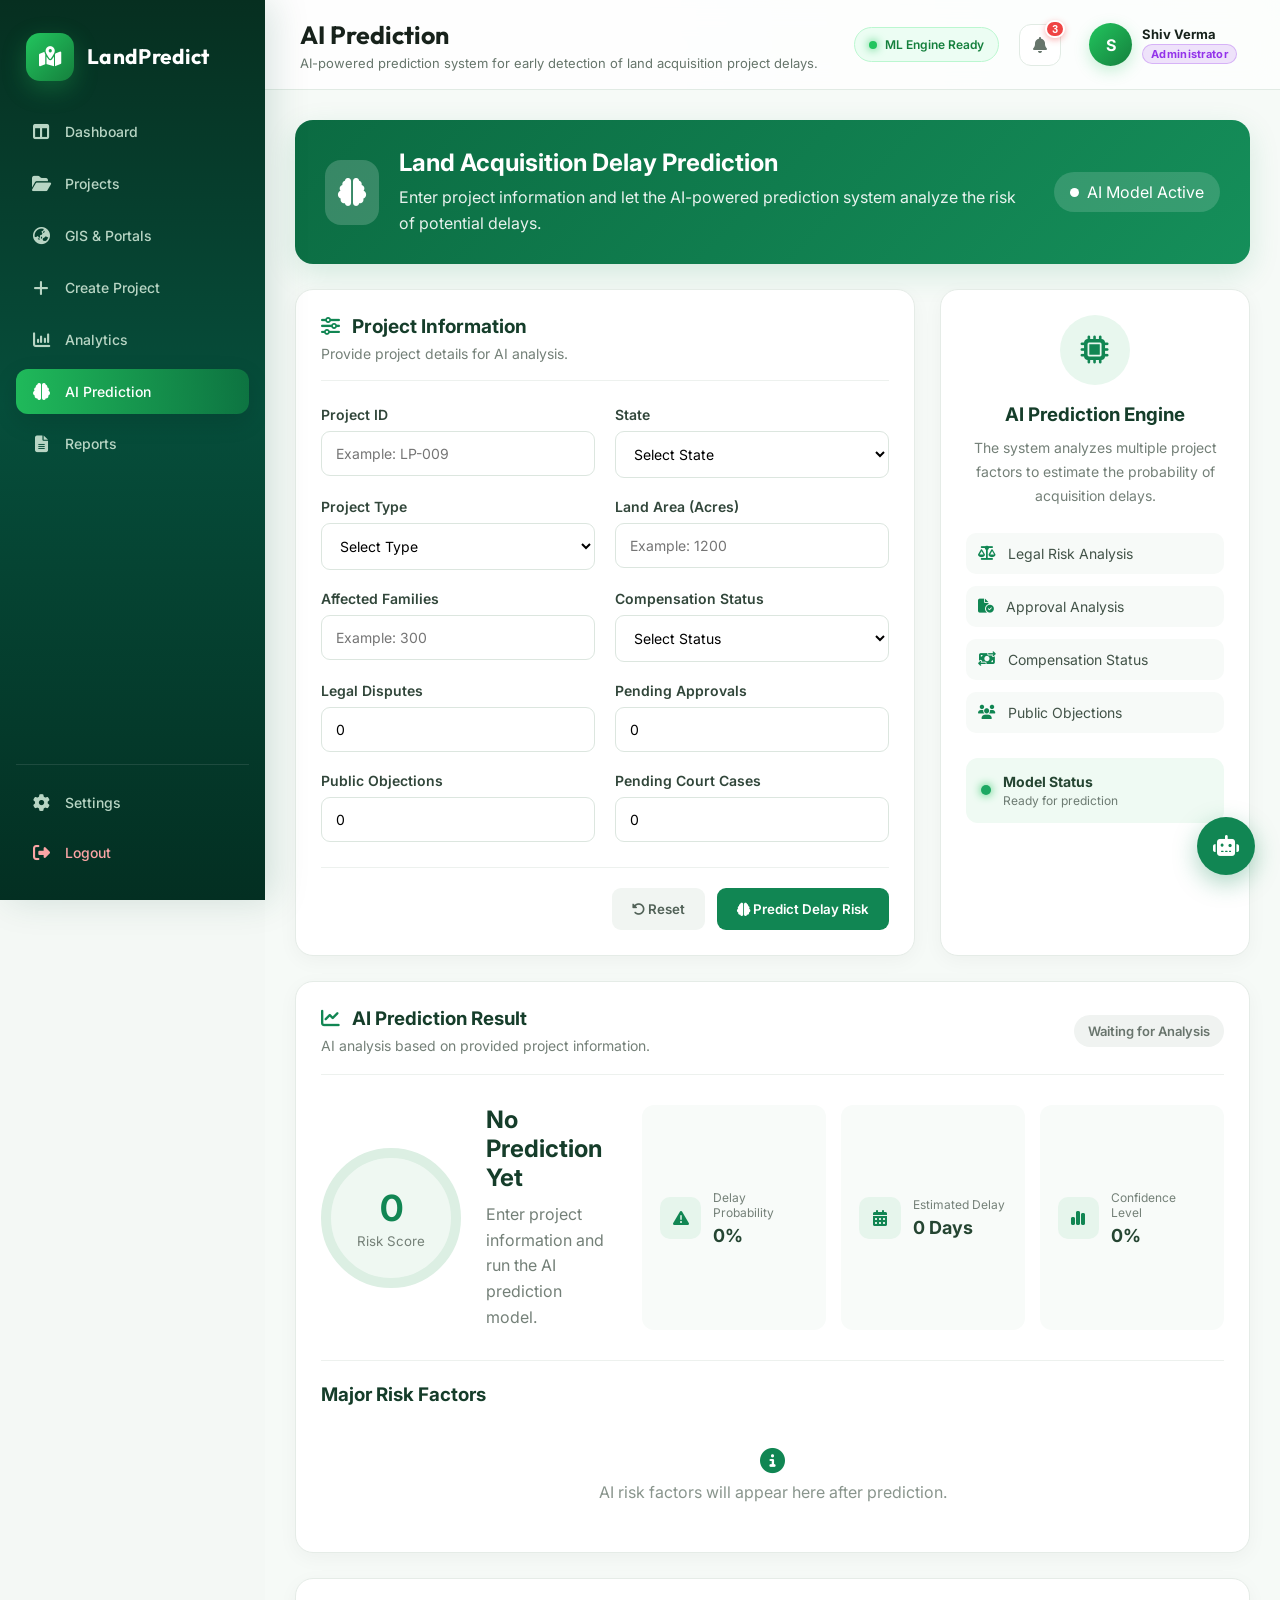
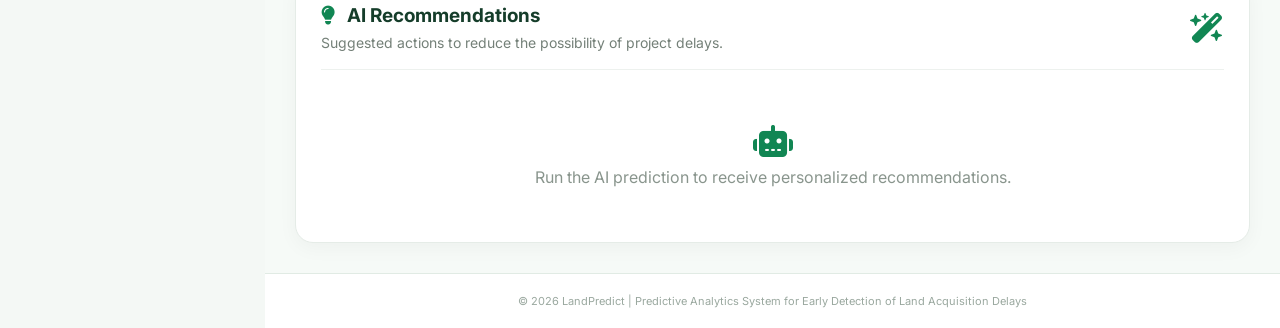
==== commit 47b7ab89: "Refactor branding and database references across frontend files - Updated footer branding from "Land" ====
--- a/frontend/aiPrediction.html
+++ b/frontend/aiPrediction.html
@@ -11,9 +11,9 @@
     <link rel="stylesheet" href="dashboard.css" />
 
     <!-- AI Prediction CSS -->
-    <link rel="stylesheet" href="aiPrediction.css" />
-    <link rel="stylesheet" href="sharedAuth.css" />
-    <link rel="stylesheet" href="automationHub.css" />
+    <link rel="stylesheet" href="aiPrediction.css?v=2.2" />
+    <link rel="stylesheet" href="sharedAuth.css?v=2.2" />
+    <link rel="stylesheet" href="automationHub.css?v=2.2" />
 
     <!-- Font Awesome -->
     <link
@@ -552,7 +552,7 @@
 
       <footer class="footer">
         <p>
-          © 2026 LandPredict AI | Predictive Analytics System for Early
+          © 2026 LandPredict | Predictive Analytics System for Early
           Detection of Land Acquisition Delays
         </p>
       </footer>
@@ -618,11 +618,13 @@
       </button>
     </div>
 
+    <!-- Universal Shared Auth & RBAC -->
+    <script src="sharedAuth.js?v=2.2"></script>
+
     <!-- Automation Hub & Portals Sync -->
-    <script src="automationHub.js"></script>
+    <script src="automationHub.js?v=2.2"></script>
 
     <!-- AI Prediction JavaScript -->
-    <script src="aiPrediction.js"></script>
-    <script src="sharedAuth.js"></script>
+    <script src="aiPrediction.js?v=2.2"></script>
   </body>
 </html>
--- a/frontend/sharedAuth.css
+++ b/frontend/sharedAuth.css
@@ -556,17 +556,71 @@
 
 .btn-clear-all {
   background: none;
+  border: 1px solid transparent;
+  color: #64748b;
+  font-size: 11px;
+  font-weight: 600;
+  cursor: pointer;
+  padding: 3px 8px;
+  border-radius: 6px;
+  transition: all 0.15s ease;
+  display: inline-flex;
+  align-items: center;
+  gap: 4px;
+}
+
+.btn-clear-all:hover:not(:disabled) {
+  color: #dc2626;
+  background: #fee2e2;
+  border-color: #fecaca;
+  text-decoration: none;
+}
+
+.btn-clear-all:disabled {
+  opacity: 0.35;
+  cursor: not-allowed;
+  pointer-events: none;
+}
+
+.notif-dismiss-btn {
+  background: transparent;
   border: none;
   color: #94a3b8;
   font-size: 11px;
   cursor: pointer;
   padding: 2px 4px;
   transition: color 0.15s;
-}
-
-.btn-clear-all:hover {
-  color: #ef4444;
-  text-decoration: underline;
+  padding: 2px 5px;
+  border-radius: 4px;
+  line-height: 1;
+  transition: all 0.15s ease;
+  display: inline-flex;
+  align-items: center;
+  justify-content: center;
+.notif-dismiss-btn:hover {
+  background: #fee2e2;
+  color: #dc2626;
+}
+
+.btn-restore-notifs {
+  background: #eff6ff;
+  border: 1px solid #bfdbfe;
+  color: #1d4ed8;
+  padding: 6px 14px;
+  border-radius: 6px;
+  font-size: 11.5px;
+  font-weight: 600;
+  cursor: pointer;
+  display: inline-flex;
+  align-items: center;
+  gap: 6px;
+  transition: all 0.15s ease;
+}
+
+.btn-restore-notifs:hover {
+  background: #dbeafe;
+  border-color: #93c5fd;
+  color: #1e40af;
 }
 
 /* Toast alert */
@@ -609,3 +663,318 @@
   }
 }
 
+/* =========================================================
+   ON-SCREEN ALERT NOTIFICATION SYSTEM (ALERT FORM ON SCREEN)
+   ========================================================= */
+
+.notification-alert-stack {
+  position: fixed;
+  top: 76px;
+  right: 24px;
+  z-index: 100000;
+  display: flex;
+  flex-direction: column;
+  gap: 12px;
+  max-width: 420px;
+  width: calc(100vw - 32px);
+  pointer-events: none;
+}
+
+.notification-alert-card {
+  pointer-events: auto;
+  background: #ffffff;
+  border-radius: 12px;
+  box-shadow: 0 16px 36px -4px rgba(15, 23, 42, 0.18), 0 0 0 1px rgba(15, 23, 42, 0.08);
+  overflow: hidden;
+  position: relative;
+  transition: all 0.25s cubic-bezier(0.16, 1, 0.3, 1);
+  animation: alertSlideIn 0.35s cubic-bezier(0.16, 1, 0.3, 1) forwards;
+}
+
+.notification-alert-card.dismissing {
+  animation: alertSlideOut 0.28s cubic-bezier(0.4, 0, 1, 1) forwards;
+}
+
+@keyframes alertSlideIn {
+  0% {
+    opacity: 0;
+    transform: translateX(100%) scale(0.95);
+  }
+  100% {
+    opacity: 1;
+    transform: translateX(0) scale(1);
+  }
+}
+
+@keyframes alertSlideOut {
+  0% {
+    opacity: 1;
+    transform: translateX(0) scale(1);
+    max-height: 250px;
+    margin-bottom: 0;
+  }
+  100% {
+    opacity: 0;
+    transform: translateX(110%) scale(0.92);
+    max-height: 0;
+    margin-bottom: -12px;
+    padding-top: 0;
+    padding-bottom: 0;
+  }
+}
+
+/* Priority Card Variants */
+.notification-alert-card.priority-critical {
+  border-left: 5px solid #dc2626;
+  box-shadow: 0 16px 36px -4px rgba(220, 38, 38, 0.22), 0 0 0 1px rgba(220, 38, 38, 0.15);
+}
+
+.notification-alert-card.priority-warning {
+  border-left: 5px solid #d97706;
+  box-shadow: 0 16px 36px -4px rgba(217, 119, 6, 0.22), 0 0 0 1px rgba(217, 119, 6, 0.15);
+}
+
+.notification-alert-card.priority-success {
+  border-left: 5px solid #16a34a;
+  box-shadow: 0 16px 36px -4px rgba(22, 163, 74, 0.22), 0 0 0 1px rgba(22, 163, 74, 0.15);
+}
+
+.notification-alert-card.priority-info {
+  border-left: 5px solid #2563eb;
+  box-shadow: 0 16px 36px -4px rgba(37, 99, 235, 0.22), 0 0 0 1px rgba(37, 99, 235, 0.15);
+}
+
+.alert-card-inner {
+  padding: 14px 16px 12px 16px;
+  display: flex;
+  flex-direction: column;
+  gap: 8px;
+}
+
+.alert-card-header {
+  display: flex;
+  justify-content: space-between;
+  align-items: center;
+  gap: 8px;
+}
+
+.alert-card-badge-row {
+  display: flex;
+  align-items: center;
+  gap: 6px;
+  flex-wrap: wrap;
+}
+
+.alert-category-badge {
+  font-size: 10px;
+  font-weight: 700;
+  padding: 2px 7px;
+  border-radius: 4px;
+  letter-spacing: 0.3px;
+  display: inline-flex;
+  align-items: center;
+  gap: 4px;
+}
+
+.alert-category-badge.category-statutory {
+  background: #e0f2fe;
+  color: #0369a1;
+}
+
+.alert-category-badge.category-legal {
+  background: #fee2e2;
+  color: #b91c1c;
+}
+
+.alert-category-badge.category-financial {
+  background: #dcfce7;
+  color: #15803d;
+}
+
+.alert-category-badge.category-gis {
+  background: #f3e8ff;
+  color: #7e22ce;
+}
+
+.alert-project-pill {
+  font-size: 10.5px;
+  font-weight: 700;
+  color: #475569;
+  background: #f1f5f9;
+  padding: 2px 6px;
+  border-radius: 4px;
+  border: 1px solid #e2e8f0;
+}
+
+.alert-priority-tag {
+  font-size: 9.5px;
+  font-weight: 800;
+  padding: 1px 5px;
+  border-radius: 3px;
+  letter-spacing: 0.4px;
+}
+
+.alert-priority-tag.priority-critical {
+  background: #ef4444;
+  color: #ffffff;
+  animation: criticalTagPulse 1.5s infinite ease-in-out;
+}
+
+@keyframes criticalTagPulse {
+  0%, 100% { opacity: 1; }
+  50% { opacity: 0.75; }
+}
+
+.alert-priority-tag.priority-warning {
+  background: #f59e0b;
+  color: #ffffff;
+}
+
+.alert-priority-tag.priority-success {
+  background: #10b981;
+  color: #ffffff;
+}
+
+.alert-priority-tag.priority-info {
+  background: #3b82f6;
+  color: #ffffff;
+}
+
+.alert-close-btn {
+  background: transparent;
+  border: none;
+  color: #94a3b8;
+  cursor: pointer;
+  width: 24px;
+  height: 24px;
+  border-radius: 6px;
+  display: flex;
+  align-items: center;
+  justify-content: center;
+  font-size: 13px;
+  transition: all 0.15s ease;
+  flex-shrink: 0;
+}
+
+.alert-close-btn:hover {
+  background: #f1f5f9;
+  color: #334155;
+}
+
+.alert-card-body {
+  display: flex;
+  flex-direction: column;
+  gap: 4px;
+}
+
+.alert-card-title {
+  font-size: 13px;
+  font-weight: 700;
+  color: #0f172a;
+  margin: 0;
+  line-height: 1.35;
+  display: flex;
+  align-items: center;
+  gap: 6px;
+}
+
+.alert-card-msg {
+  font-size: 11.5px;
+  color: #475569;
+  margin: 0;
+  line-height: 1.45;
+  word-break: break-word;
+}
+
+.alert-card-footer {
+  display: flex;
+  align-items: center;
+  justify-content: space-between;
+  gap: 10px;
+  margin-top: 4px;
+  padding-top: 6px;
+  border-top: 1px solid #f1f5f9;
+}
+
+.alert-time-stamp {
+  font-size: 10.5px;
+  color: #94a3b8;
+  font-weight: 500;
+  display: flex;
+  align-items: center;
+  gap: 4px;
+  white-space: nowrap;
+}
+
+.alert-card-actions {
+  display: flex;
+  align-items: center;
+  gap: 6px;
+}
+
+.btn-alert-action {
+  font-size: 11px;
+  font-weight: 600;
+  padding: 4px 9px;
+  border-radius: 6px;
+  border: none;
+  cursor: pointer;
+  transition: all 0.15s ease;
+  display: inline-flex;
+  align-items: center;
+  gap: 4px;
+}
+
+.btn-alert-action.view-details {
+  background: #eff6ff;
+  color: #1d4ed8;
+  border: 1px solid #bfdbfe;
+}
+
+.btn-alert-action.view-details:hover {
+  background: #dbeafe;
+  color: #1e40af;
+}
+
+.btn-alert-action.dismiss {
+  background: transparent;
+  color: #64748b;
+}
+
+.btn-alert-action.dismiss:hover {
+  background: #f1f5f9;
+  color: #0f172a;
+}
+
+/* Bottom Progress Bar indicating auto-dismiss countdown */
+.alert-progress-bar-wrap {
+  position: absolute;
+  bottom: 0;
+  left: 0;
+  right: 0;
+  height: 3px;
+  background: rgba(0, 0, 0, 0.05);
+}
+
+.alert-progress-bar {
+  height: 100%;
+  width: 100%;
+  transform-origin: left;
+}
+
+.alert-progress-bar.priority-critical { background: #dc2626; }
+.alert-progress-bar.priority-warning { background: #d97706; }
+.alert-progress-bar.priority-success { background: #16a34a; }
+.alert-progress-bar.priority-info { background: #2563eb; }
+
+/* Responsive adjustments */
+@media (max-width: 600px) {
+  .notification-alert-stack {
+    top: 68px;
+    right: 12px;
+    left: 12px;
+    width: auto;
+    max-width: none;
+  }
+}
+
